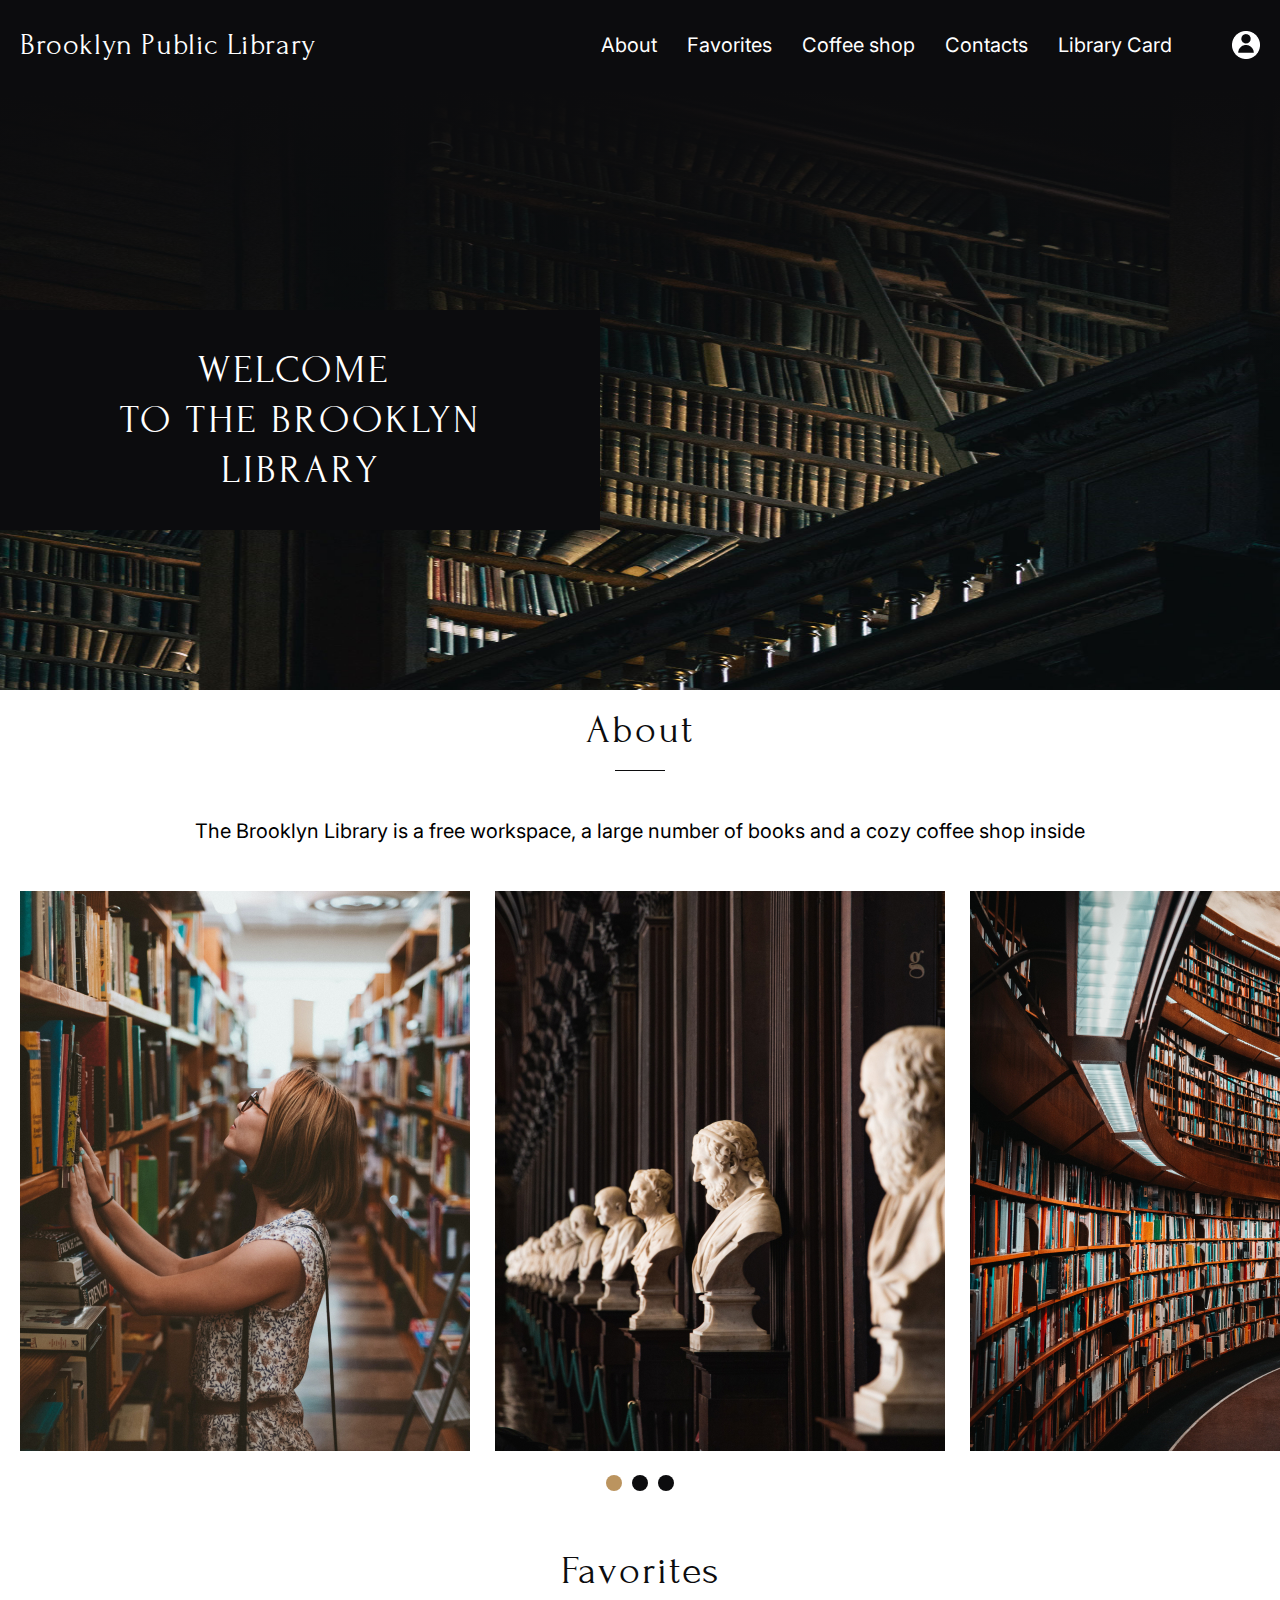
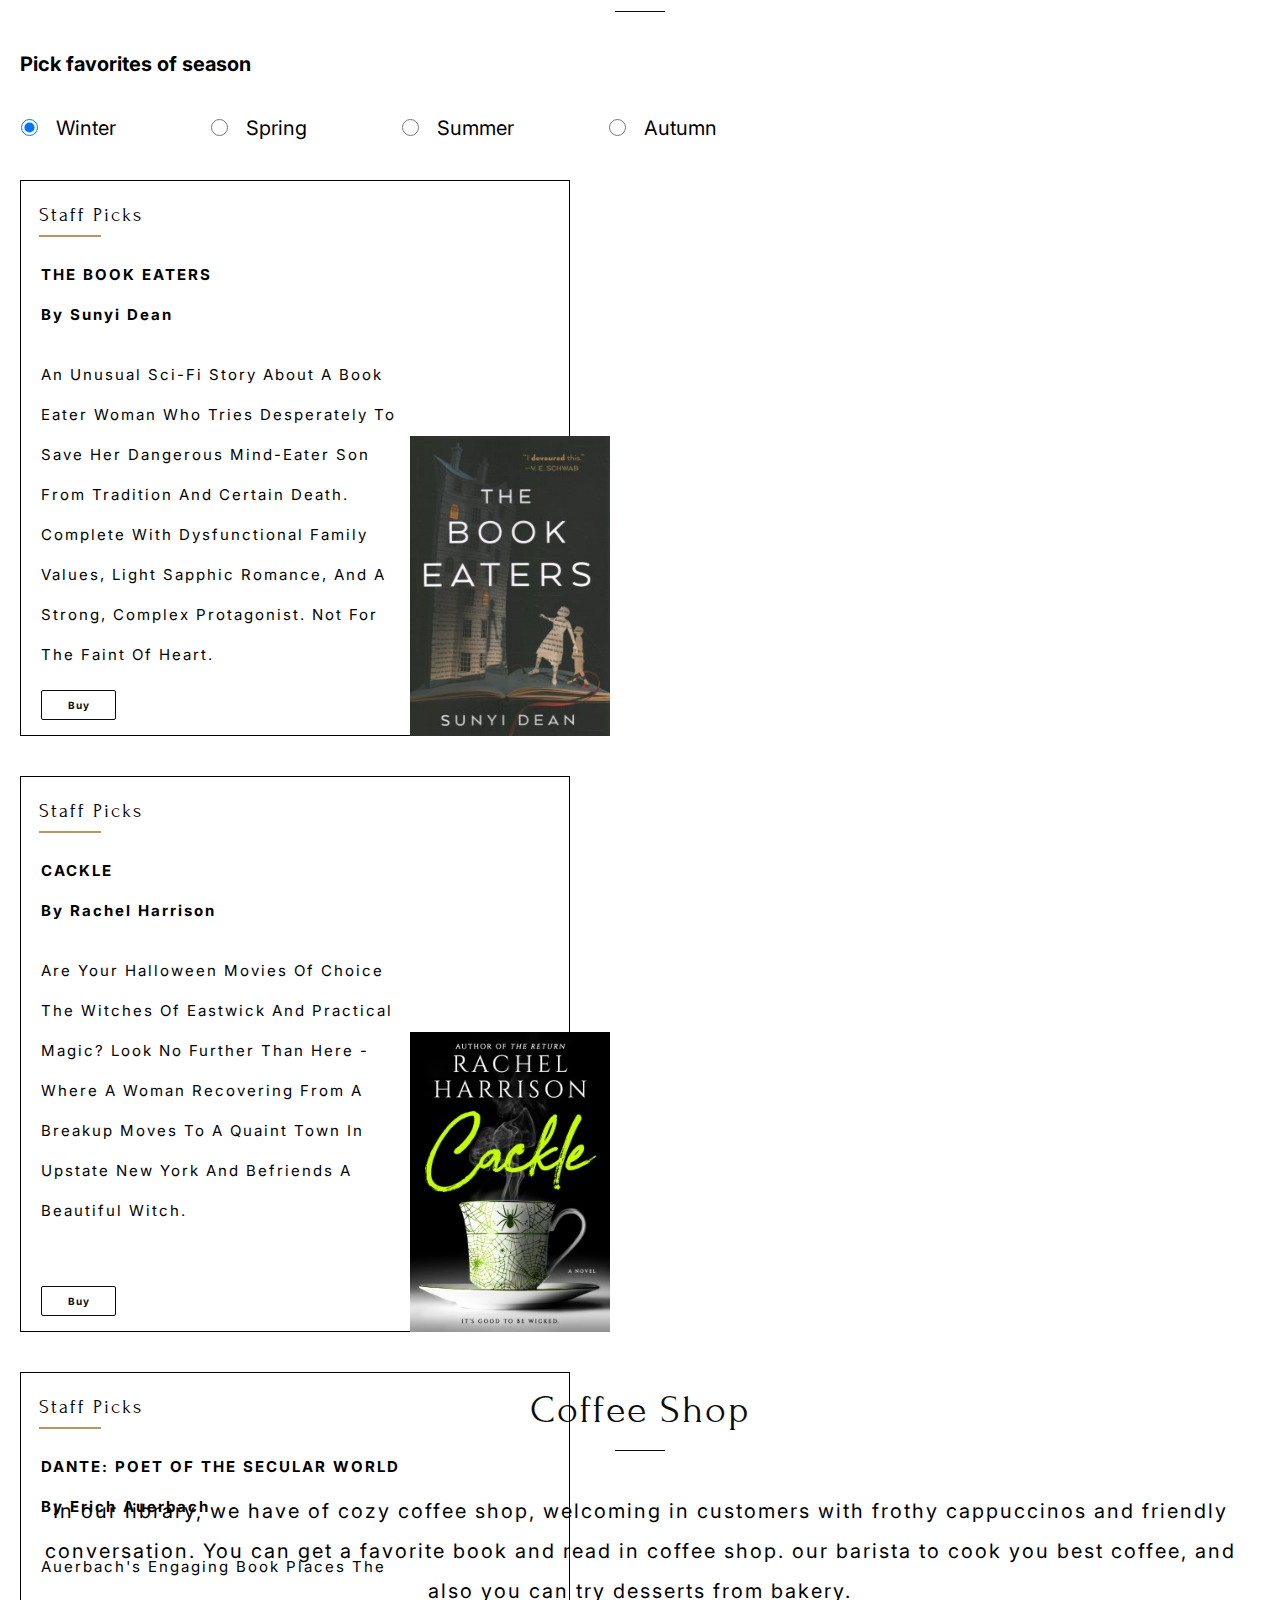
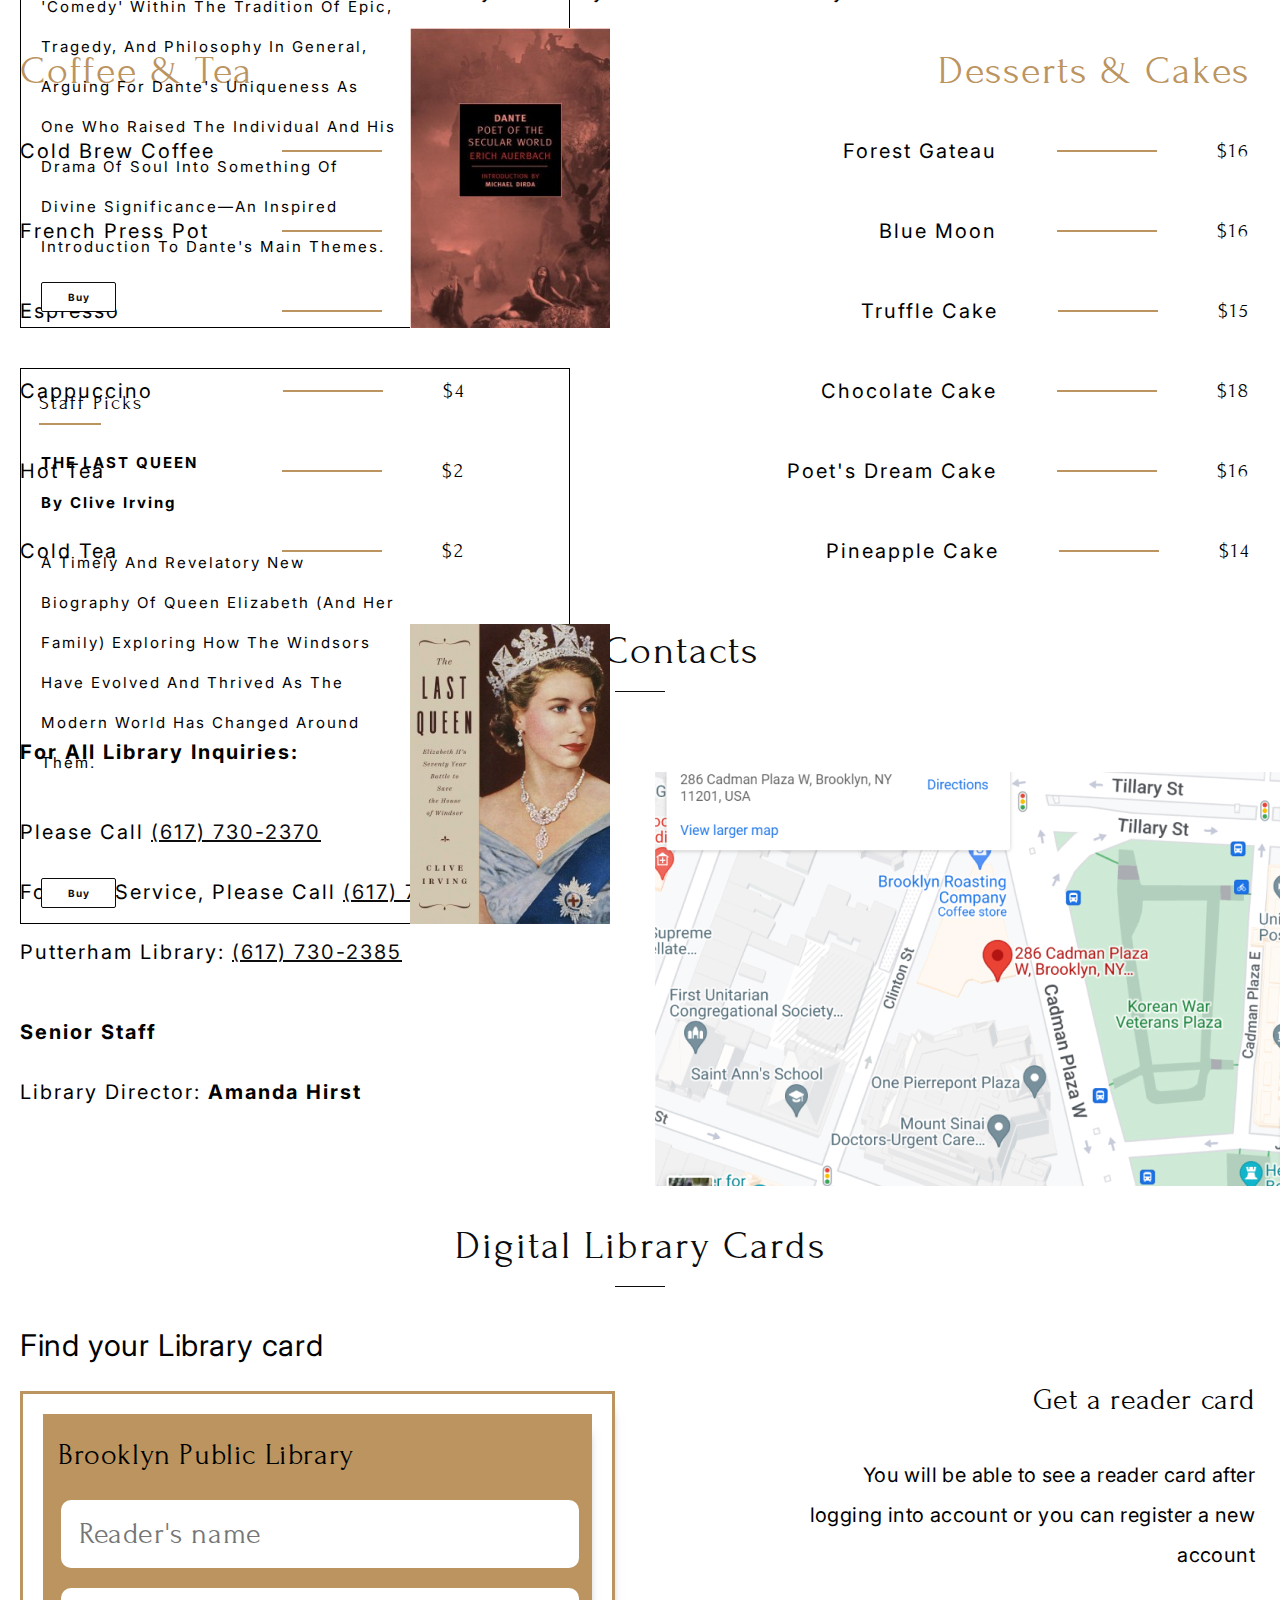
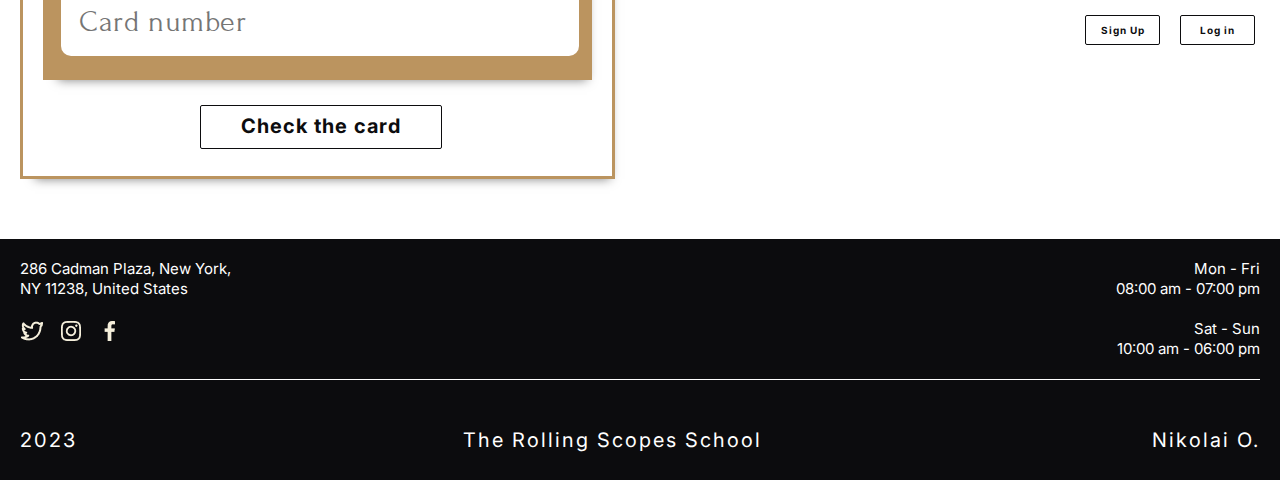
==== library-part2/index.html @ 3be0a883 "feat: add logout function" ====
<!DOCTYPE html>
<html lang="ru">

  <head>
    <meta charset="utf-8">
    <meta http-equiv="X-UA-Compatible" content="IE=edge">
    <meta name="viewport" content="width=device-width, initial-scale=1">
    <link rel="preconnect" href="https://fonts.googleapis.com">
    <link rel="preconnect" href="https://fonts.gstatic.com" crossorigin>
    <link rel="stylesheet" href="https://fonts.googleapis.com/css2?family=Forum&display=swap">
    <link rel="stylesheet" href="https://fonts.googleapis.com/css2?family=Inter:wght@400;700&display=swap">
    <link rel="stylesheet" href="./styles/styles.css">
    <link rel="icon" href="favicon.ico">
    <title>Brooklyn Public Library</title>
  </head>

  <body onload="menu_showhide('hamburger','mobile-menu'); menu_showhide('user','user-menu'); carousel(); slider();">
    <div class="container">

      <!-- modal windows -->
      <div class="modal-wrapper">

        <!-- login -->
        <div class="modal-window modal-login">
          <div class="modal-close-button"><a href="javascript:void(0);" onclick="modal_showhide('login');"><img src="./images/close_btn.svg" width="15" height="15" alt="Close"></a></div>
          <div class="logon-container">
            <div class="logon-title">Login</div>
            <form class="logon-form" name="login_form" action="#">
              <div class="logon-input-text">E-mail or readers card</div>
              <input class="logon-input" type="text" name="login_mail" id="login_mail">
              <div class="logon-input-text">Password</div>
              <input class="logon-input" type="password" name="login_password" id="login_password">
              <button class="logon-button login-input-button" type="button" onclick="form_check('login')">Log In</button>
              <div class="logon-alternate-text">Don't have an account?
                <a class="logon-alternate-link" href="javascript:void(0);" onclick="modal_switch('login','register');">Register</a>
              </div>
            </form>
          </div>
        </div>

        <!-- register -->
        <div class="modal-window modal-register">
          <div class="modal-close-button"><a href="javascript:void(0);" onclick="modal_showhide('login');"><img src="./images/close_btn.svg" width="15" height="15" alt="Close"></a></div>
          <div class="logon-container">
            <div class="logon-title">Register</div>
            <form class="logon-form" name="register_form" action="#">
              <div class="logon-input-text">First name</div>
              <input class="logon-input" type="text" name="register_first_name" id="register_first_name">
              <div class="logon-input-text">Last name</div>
              <input class="logon-input" type="text" name="register_last_name" id="register_last_name">
              <div class="logon-input-text register-input-text">E-mail</div>
              <input class="logon-input" type="text" name="register_mail" id="register_mail">
              <div class="logon-input-text">Password</div>
              <input class="logon-input" type="password" name="register_password" id="register_password">
              <button class="logon-button register-input-button" type="button" onclick="form_check('register')">Sign Up</button>
              <div class="logon-alternate-text">Already have an account?
                <a class="logon-alternate-link" href="javascript:void(0);" onclick="modal_switch('register','login');">Login</a>
              </div>
            </form>
          </div>
        </div>

        <!-- buy a card -->
        <div class="modal-window modal-buy">
          <div class="buy-title-container">
            <div class="buy-title-text">Buy a library card</div>
            <div class="buy-close-button"><a href="#" onclick="modal_showhide('buy');"><img src="./images/close_btn_white.svg" width="15" height="15" alt="Close"></a></div>
          </div>
          <div class="buy-container">
            <div class="buy-left-side">
              <form class="logon-form" name="card_form" action="#">
                <div class="logon-input-text">Bank card number</div>
                <input class="logon-input" type="text" name="card_number" id="card_number" maxlength="19" size="19">
                <div class="logon-input-text buy-text-exp">Expiration code</div>
                <div class="buy-exp-container">
                  <input class="buy-exp-input" type="text" name="card_mon" id="card_mon" maxlength="2" size="2">
                  <input class="buy-exp-input" type="text" name="card_year" id="card_year" maxlength="2" size="2">
                </div>
                <div class="logon-input-text buy-text-cvc">CVC</div>
                <input class="buy-exp-input" type="text" name="card_cvc" id="card_cvc" maxlength="3" size="3">
                <div class="logon-input-text buy-holder-input">Cardholder name</div>
                <input class="logon-input" type="text" name="card_holder" id="card_holder">
                <div class="logon-input-text">Postal code</div>
                <input class="logon-input" type="text" name="card_postal" id="card_postal">
                <div class="logon-input-text buy-text-city">City / Town</div>
                <input class="logon-input" type="text" name="card_city" id="card_city">
                <div class="buy-price-container">
                  <div><button class="logon-button" type="button" onclick="form_check('card')">Buy</button></div>
                  <div class="buy-price">$ 25.00</div>
                </div>
              </form>
            </div>
            <div class="buy-right-side">
              <div class="buy-text">If you are live, work, attend school, or pay property taxes in New York State, you can get a $25 digital library card right now using this online form. Visitors to New York State can also use this form to apply for a temporary card.
              </div>
            </div>
          </div>
        </div>

        <!-- profile -->
        <div class="modal-window modal-profile">
          <div class="profile-container">
            <div class="profile-left-side">
              <div class="profile-initials"><span id="data_initials_profile"></span></div>
              <div class="profile-name"><span id="data_name_profile"></span></div>
            </div>
            <div class="profile-right-side">
              <div class="profile-close-button"><a href="javascript:void(0);" onclick="modal_showhide('profile');"><img src="./images/close_btn.svg" width="15" height="15" alt="Close"></a></div>
              <div class="profile-title">My profile</div>
              <div class="profile-statistics-table">
                <div class="statistics-column statistics-column-visits">
                  <div class="statistics-parameter">visits</div>
                  <div class="statistics-icon"><img src="./images/stat_union.svg" width="20" height="21" alt="Visits"></div>
                  <div class="statistics-count"><span id="data_visits_profile"></span></div>
                </div>
                <div class="statistics-column statistics-column-bonuses">
                  <div class="statistics-parameter">bonuses</div>
                  <div class="statistics-icon"><img src="./images/stat_star.svg" width="20" height="21" alt="Bonuses"></div>
                  <div class="statistics-count"><span id="data_bonuses_profile"></span></div>
                </div>
                <div class="statistics-column statistics-column-books">
                  <div class="statistics-parameter">Books</div>
                  <div class="statistics-icon"><img src="./images/stat_book.svg" width="20" height="21" alt="Books"></div>
                  <div class="statistics-count"><span id="data_books_profile"></span></div>
                </div>
              </div>
              <div class="profile-books-title">Rented books</div>
              <!--<div class="profile-books-container">-->
                <ul class="profile-books-container" id="data_titles_profile">
                </ul>
              <!--</div>-->
              <div class="profile-card">
                <div class="profile-card-text">Card number</div>
                <div class="profile-card-number"><span id="data_cardnumber_profile"></span></div>
                <div class="profile-card-copy"><a href="#" onclick="cardnumber_copy();"><img src="./images/stat_copy.svg" width="13" height="12" alt="Copy"></a><span class="cardnumber_copy" id="cardnumber_copied"><span></div>
              </div>
            </div>
          </div>
        </div>

      </div>

      <header class="header">
        <div class="header-left">
          <h1>Brooklyn Public Library</h1>
        </div>
        <div class="header-right">
          <nav class="nav">
            <ul>
              <li><a class="menu" href="#about">About</a></li>
              <li><a class="menu" href="#favorites">Favorites</a></li>
              <li><a class="menu" href="#coffee-shop">Coffee shop</a></li>
              <li><a class="menu" href="#contacts">Contacts</a></li>
              <li><a class="menu" href="#library-card">Library Card</a></li>
            </ul>
          </nav>

          <!-- user menu -->
          <div id="user-menu-noauth" class="user-menu">
            <div class="user-container">
              <div class="user-menu-header">Profile</div>
              <div class="user-menu-line"></div>
              <ul class="user-menu-links">
                <li><a class="user-link" href="javascript:void(0);" onclick="modal_showhide('login');">Log In</a></li>
                <li><a class="user-link" href="javascript:void(0);" onclick="modal_showhide('register');">Register</a></li>
                <li><a class="user-link" href="javascript:void(0);" onclick="modal_showhide('buy');">Buy card</a></li>
                <li><a class="user-link" href="javascript:void(0);" onclick="modal_showhide('profile');">Profile</a></li>
                <li><a class="user-link" href="javascript:void(0);" onclick="logout();">Logout</a></li>
              </ul>
            </div>
          </div>

          <!-- user menu with auth -->
          <div id="user-menu-auth" class="user-menu hidden-area">
            <div class="user-container">
              <div class="user-menu-header"><span id="data_cardnumber_menu"></span></div>
              <div class="user-menu-line"></div>
              <ul class="user-menu-links">
                <li><a class="user-link" href="javascript:void(0);" onclick="modal_showhide('profile');">My profile</a></li>
                <li><a class="user-link" href="javascript:void(0);" onclick="logout();">Log Out</a></li>
              </ul>
            </div>
          </div>

          <!-- hamburger menu -->
          <div id="mobile-menu" class="mobile-menu">
              <div class="mobile-links-wrapper">
              <div class="mobile-link"><a class="menu" href="#about">About</a></div>
              <div class="mobile-link"><a class="menu" href="#favorites">Favorites</a></div>
              <div class="mobile-link"><a class="menu" href="#coffee-shop">Coffee shop</a></div>
              <div class="mobile-link"><a class="menu" href="#contacts">Contacts</a></div>
              <div class="mobile-link"><a class="menu" href="#library-card">Library Card</a></div>
            </div>
          </div>

          <!-- menu-icons -->
          <!--<a href="#"><svg class="pictogram"><use xlink:href="#pic-user"/></svg></a>-->
          <!--<div class="user"><a href="#" onclick="menu_hide('mobile-menu');" id="data_initials_title"><span class="user-initials pic-user" id="data_initials_menu"></span><img id="user-pic-noauth" class="pic-user" src="./images/pic-user.png" width="28" height="28" alt="User login"></a></div>-->
          <div class="user">
            <a class="user-link" href="javascript:void(0);" onclick="menu_hide('mobile-menu');" id="data_initials_title">
              <div class="pic-user pic-user-auth hidden-area" id="data_initials_menu"></div>
              <div class="pic-user pic-user-noauth" id="pic-user-noauth"></div>
            </a>
          </div>
          <div class="hamburger"><a href="javascript:void(0);" onclick="menu_hide('user-menu');"><img class="pic-hamburger" src="./images/pic-burger.png" width="45" height="34" alt="Hamburger menu"></a></div>
        </div>

      </header>

      <main class="main" onclick="menu_hide('mobile-menu');menu_hide('user-menu');">

        <section class="section-welcome">
          <div class="welcome-overlay"></div>
          <div class="welcome-block">
            <h2 class="welcome-text">Welcome&nbsp;<br>to the Brooklyn Library</h2>
          </div>
        </section>

<!-- Section About -->

        <section class="section-about">
          <h2 class="title"><a id="about"></a>About</h2>
          <div class="title-line"></div>
          <div class="about-text">The Brooklyn Library is a free workspace, a large number of books and a cozy coffee shop inside</div>
          <div class="about-images">
            <div class="about-carretes about-carret-left"><img src="./images/carret_left.svg" width="24" height="24" alt="Previous slide"></div>
            <div class="carousel about-images">
              <div class="carousel-slide slide1"><img src="./images/slider_image_01.jpg" width="450" height="560" alt="image 1"></div>
              <div class="carousel-slide slide2"><img src="./images/slider_image_02.jpg" width="450" height="560" alt="image 2"></div>
              <div class="carousel-slide slide3"><img src="./images/slider_image_03.jpg" width="450" height="560" alt="image 3"></div>
              <div class="carousel-slide slide4"><img src="./images/slider_image_04.jpg" width="450" height="560" alt="image 4"></div>
              <div class="carousel-slide slide5"><img src="./images/slider_image_05.jpg" width="450" height="560" alt="image 5"></div>
            </div>
            <div class="about-carretes about-carret-right"><img src="./images/carret_right.svg" width="24" height="24" alt="Nexr slide"></div>
          </div>
          <div class="pagination">
            <div class="pagination-item-wrapper pag-item1">
              <div class="pagination-item pagination-item-active"></div>
            </div>
            <div class="pagination-item-wrapper pag-item2">
              <div class="pagination-item"></div>
            </div>
            <div class="pagination-item-wrapper pag-item3">
              <div class="pagination-item"></div>
            </div>
            <div class="pagination-item-wrapper pag-item4">
              <div class="pagination-item"></div>
            </div>
            <div class="pagination-item-wrapper pag-item5">
              <div class="pagination-item"></div>
            </div>
          </div>
        </section>

<!-- Section Favorites -->

        <section class="section-favorites">
          <h2 class="title"><a id="favorites"></a>Favorites</h2>
          <div class="title-line"></div>
          <form name="favorites_form" action="#">
            <div class="favorites-text">Pick favorites of season</div>
            <div class="favorites-seasons">
              <label class="season-wrapper" for="winter">
                <input class="season-radio" type="radio" name="season" id="winter" value="winter" onclick="slider('winter')" checked>
                <span class="season-label">Winter</span>
              </label>
              <label class="season-wrapper" for="spring">
                <input class="season-radio" type="radio" name="season" id="spring" value="spring" onclick="slider('spring')">
                <span class="season-label">Spring</span>
              </label>
              <label class="season-wrapper" for="summer">
                <input class="season-radio" type="radio" name="season" id="summer" value="summer" onclick="slider('summer')">
                <span class="season-label">Summer</span>
              </label>
              <label class="season-wrapper" for="autumn">
                <input class="season-radio" type="radio" name="season" id="autumn" value="autumn" onclick="slider('autumn')">
                <span class="season-label">Autumn</span>
              </label>
            </div>

            <div class="favorites-container">

              <div class="favorites-books slider-books-winter">
                <div class="book-wrapper">
                  <div class="book-staff">Staff Picks</div>
                  <div class="book-line"></div>
                  <div class="book-name">The Book Eaters</div>
                  <div class="book-autor">By Sunyi Dean</div>
                  <p class="book-summary">An unusual sci-fi story about a book eater woman who tries desperately to save her dangerous mind-eater son from tradition and certain death. Complete with dysfunctional family values, light Sapphic romance, and a strong, complex protagonist. Not for the faint of heart.</p>
                  <img class="book-image" src="./images/book_winter_empty.jpg" width="200" height="300" alt="The Book Eaters - Sunyi Dean">
                  <button class="book-button book-id-1" type="button" onclick="buy_book('1');">Buy</button>
                </div>
                <div class="book-wrapper">
                  <div class="book-staff">Staff Picks</div>
                  <div class="book-line"></div>
                  <div class="book-name">Cackle</div>
                  <div class="book-autor">By Rachel Harrison</div>
                  <p class="book-summary">Are your Halloween movies of choice The Witches of Eastwick and Practical Magic? Look no further than here - where a woman recovering from a breakup moves to a quaint town in upstate New York and befriends a beautiful witch.</p>
                  <img class="book-image" src="./images/book_winter_harrison.jpg" width="200" height="300" alt="Cackle - Rachel Harrison">
                  <button class="book-button book-id-2" type="button" onclick="buy_book('2');">Buy</button>
                </div>
                <div class="book-wrapper">
                  <div class="book-staff">Staff Picks</div>
                  <div class="book-line"></div>
                  <div class="book-name">Dante: Poet of the Secular World</div>
                  <div class="book-autor">By Erich Auerbach</div>
                  <p class="book-summary">Auerbach's engaging book places the 'Comedy' within the tradition of epic, tragedy, and philosophy in general, arguing for Dante's uniqueness as one who raised the individual and his drama of soul into something of divine significance—an inspired introduction to Dante's main themes.</p>
                  <img class="book-image" src="./images/book_winter_dante.jpg" width="200" height="300" alt="Dante: Poet of the Secular World - Erich Auerbach">
                  <button class="book-button book-id-3" type="button" onclick="buy_book('3');">Buy</button>
                </div>
                <div class="book-wrapper">
                  <div class="book-staff">Staff Picks</div>
                  <div class="book-line"></div>
                  <div class="book-name">The Last Queen</div>
                  <div class="book-autor">By Clive Irving</div>
                  <p class="book-summary">A timely and revelatory new biography of Queen Elizabeth (and her family) exploring how the Windsors have evolved and thrived as the modern world has changed around them.</p>
                  <img class="book-image" src="./images/book_winter_queen.jpg" width="200" height="300" alt="The Last Queen - Clive Irving">
                  <button class="book-button book-id-4" type="button" onclick="buy_book('4');">Buy</button>
                </div>
              </div>

              <div class="favorites-books slider-books-spring">
                <div class="book-wrapper">
                  <div class="book-staff">Staff Picks</div>
                  <div class="book-line"></div>
                  <div class="book-name">The Body</div>
                  <div class="book-autor">By Stephen King</div>
                  <p class="book-summary">Powerful novel that takes you back to a nostalgic time, exploring both the beauty and danger and loss of innocence that is youth.</p>
                  <img class="book-image" src="./images/book_spring_king.jpg" width="200" height="300" alt="The Body - Stephen King">
                  <button class="book-button book-id-5" type="button" onclick="buy_book('5');">Buy</button>
                </div>
                <div class="book-wrapper">
                  <div class="book-staff">Staff Picks</div>
                  <div class="book-line"></div>
                  <div class="book-name">Carry: A Memoir of Survival on Stolen Land</div>
                  <div class="book-autor">By Toni Jenson</div>
                  <p class="book-summary">This memoir about the author's relationship with gun violence feels both expansive and intimate, resulting in a lyrical indictment of the way things are.</p>
                  <img class="book-image" src="./images/book_spring_carry.jpg" width="200" height="300" alt="Carry: A Memoir of Survival on Stolen Land - Toni Jenson">
                  <button class="book-button book-id-6" type="button" onclick="buy_book('6');">Buy</button>
                </div>
                <div class="book-wrapper">
                  <div class="book-staff">Staff Picks</div>
                  <div class="book-line"></div>
                  <div class="book-name">Days of Distraction</div>
                  <div class="book-autor">By Alexandra Chang</div>
                  <p class="book-summary">A sardonic view of Silicon Valley culture, a meditation on race, and a journal of displacement and belonging, all in one form-defying package of spare prose.</p>
                  <img class="book-image" src="./images/book_spring_chang.jpg" width="200" height="300" alt="Days of Distraction - Alexandra Chang">
                  <button class="book-button book-id-7" type="button" onclick="buy_book('7');">Buy</button>
                </div>
                <div class="book-wrapper">
                  <div class="book-staff">Staff Picks</div>
                  <div class="book-line"></div>
                  <div class="book-name">Dominicana</div>
                  <div class="book-autor">By Angie Cruz</div>
                  <p class="book-summary">A fascinating story of a teenage girl who marries a man twice her age with the promise to bring her to America. Her marriage is an opportunity for her family to eventually immigrate. For fans of Isabel Allende and Julia Alvarez.</p>
                  <img class="book-image" src="./images/book_spring_cruz.jpg" width="200" height="300" alt="Dominicana - Angie Cruz">
                  <button class="book-button book-id-8" type="button" onclick="buy_book('8');">Buy</button>
                </div>
              </div>

              <div class="favorites-books slider-books-summer">
                <div class="book-wrapper">
                  <div class="book-staff">Staff Picks</div>
                  <div class="book-line"></div>
                  <div class="book-name">Crude: A Memoir</div>
                  <div class="book-autor">By Pablo Fajardo & Sophie Tardy-Joubert</div>
                  <p class="book-summary">Drawing and color by Damien Roudeau | This book illustrates the struggles of a group of indigenous Ecuadoreans as they try to sue the ChevronTexaco company for damage their oil fields did to the Amazon and her people</p>
                  <img class="book-image" src="./images/book_summer_memuar.jpg" width="200" height="300" alt="Crude: A Memoir - Pablo Fajardo & Sophie Tardy-Joubert">
                  <button class="book-button book-id-9" type="button" onclick="buy_book('9');">Buy</button>
                </div>
                <div class="book-wrapper">
                  <div class="book-staff">Staff Picks</div>
                  <div class="book-line"></div>
                  <div class="book-name">Let My People Go Surfing</div>
                  <div class="book-autor">By Yvon Chouinard</div>
                  <p class="book-summary">Chouinard—climber, businessman, environmentalist—shares tales of courage and persistence from his experience of founding and leading Patagonia, Inc. Full title: Let My People Go Surfing: The Education of a Reluctant Businessman, Including 10 More Years of Business Unusual.</p>
                  <img class="book-image" src="./images/book_summer_chouinard.jpg" width="200" height="300" alt="Let My People Go Surfing - Yvon Chouinard">
                  <button class="book-button book-id-10" type="button" onclick="buy_book('10');">Buy</button>
                </div>
                <div class="book-wrapper">
                  <div class="book-staff">Staff Picks</div>
                  <div class="book-line"></div>
                  <div class="book-name">The Octopus Museum: Poems</div>
                  <div class="book-autor">By Brenda Shaughnessy</div>
                  <p class="book-summary">This collection of bold and scathingly beautiful feminist poems imagines what comes after our current age of environmental destruction, racism, sexism, and divisive politics.</p>
                  <img class="book-image" src="./images/book_summer_poems.jpg" width="200" height="300" alt="The Octopus Museum: Poems - Brenda Shaughnessy">
                  <button class="book-button book-id-11" type="button" onclick="buy_book('11');">Buy</button>
                </div>
                <div class="book-wrapper">
                  <div class="book-staff">Staff Picks</div>
                  <div class="book-line"></div>
                  <div class="book-name">Shark Dialogues: A Novel</div>
                  <div class="book-autor">By Kiana Davenport</div>
                  <p class="book-summary">An epic saga of seven generations of one family encompasses the tumultuous history of Hawaii as a Hawaiian woman gathers her four granddaughters together in an erotic tale of villains and dreamers, queens and revolutionaries, lepers and healers.</p>
                  <img class="book-image" src="./images/book_summer_kiana.jpg" width="200" height="300" alt="Shark Dialogues: A Novel - Kiana Davenport">
                  <button class="book-button book-id-12" type="button" onclick="buy_book('12');">Buy</button>
                </div>
              </div>

              <div class="favorites-books slider-books-autumn">
                <div class="book-wrapper">
                  <div class="book-staff">Staff Picks</div>
                  <div class="book-line"></div>
                  <div class="book-name">Casual Conversation</div>
                  <div class="book-autor">By Renia White</div>
                  <p class="book-summary">White's impressive debut collection takes readers through and beyond the concepts of conversation and the casual - both what we say to each other and what we don't, examining the possibilities around how we construct and communicate identity.</p>
                  <img class="book-image" src="./images/book_autumn_white.jpg" width="200" height="300" alt="Casual Conversation - Renia White">
                  <button class="book-button book-id-13" type="button" onclick="buy_book('13');">Buy</button>
                </div>
                <div class="book-wrapper">
                  <div class="book-staff">Staff Picks</div>
                  <div class="book-line"></div>
                  <div class="book-name">The Great Fire</div>
                  <div class="book-autor">By Lou Ureneck</div>
                  <p class="book-summary">The harrowing story of an ordinary American and a principled Naval officer who, horrified by the burning of Smyrna, led an extraordinary rescue effort that saved a quarter of a million refugees from the Armenian Genocide.</p>
                  <img class="book-image" src="./images/book_autumn_ureneck.jpg" width="200" height="300" alt="The Great Fire - Lou Ureneck">
                  <button class="book-button book-id-14" type="button" onclick="buy_book('14');">Buy</button>
                </div>
                <div class="book-wrapper">
                  <div class="book-staff">Staff Picks</div>
                  <div class="book-line"></div>
                  <div class="book-name">Rickey: The Life and Legend</div>
                  <div class="book-autor">By Howard Bryant</div>
                  <p class="book-summary">With the fall rolling around, one can't help but think of baseball's postseason coming up! And what better way to prepare for it than reading the biography of one of the game's all-time greatest performers, the Man of Steal, Rickey Henderson?</p>
                  <img class="book-image" src="./images/book_autumn_rickey.jpg" width="200" height="300" alt="Rickey: The Life and Legend - Howard Bryant">
                  <button class="book-button book-id-15" type="button" onclick="buy_book('15');">Buy</button>
                </div>
                <div class="book-wrapper">
                  <div class="book-staff">Staff Picks</div>
                  <div class="book-line"></div>
                  <div class="book-name">Slug: And Other Stories</div>
                  <div class="book-autor">By Megan Milks</div>
                  <p class="book-summary">Exes Tegan and Sara find themselves chained together by hairballs of codependency. A father and child experience the shared trauma of giving birth to gods from their wounds.</p>
                  <img class="book-image" src="./images/book_autumn_slug.jpg" width="200" height="300" alt="Slug: And Other Stories - Megan Milks">
                  <button class="book-button book-id-16" type="button" onclick="buy_book('16');">Buy</button>
                </div>
              </div>
            </div>

          </form>
        </section>

<!-- Section Coffee Shop -->

        <section class="section-coffee-shop">
          <h2 class="title"><a id="coffee-shop"></a>Coffee Shop</h2>
          <div class="title-line"></div>
          <div class="coffee-shop-text">In our library, we have of cozy coffee shop, welcoming in customers with frothy cappuccinos and friendly conversation. You can get a favorite book and read in coffee shop. our barista to cook you best coffee, and also you can try desserts from bakery.
          </div>
          <div class="coffee-menu-wrapper">
            <div class="coffee-menu-column-left">
              <div class="coffee-menu-drikns">Coffee & Tea</div>
              <ul class="coffee-menu-item">
                <li class="menu-item-name">Cold Brew Coffee</li>
                <li class="menu-item-line"></li>
                <li class="menu-item-price">$3</li>
                </ul>
              <ul class="coffee-menu-item">
                <li class="menu-item-name">French Press Pot</li>
                <li class="menu-item-line"></li>
                <li class="menu-item-price">$5</li>
              </ul>
              <ul class="coffee-menu-item">
                <li class="menu-item-name">Espresso</li>
                <li class="menu-item-line"></li>
                <li class="menu-item-price">$2</li>
              </ul>
              <ul class="coffee-menu-item">
                <li class="menu-item-name">Cappuccino</li>
                <li class="menu-item-line"></li>
                <li class="menu-item-price">$4</li>
              </ul>
              <ul class="coffee-menu-item">
                <li class="menu-item-name">Hot tea</li>
                <li class="menu-item-line"></li>
                <li class="menu-item-price">$2</li>
              </ul>
              <ul class="coffee-menu-item">
                <li class="menu-item-name">Cold tea</li>
                <li class="menu-item-line"></li>
                <li class="menu-item-price">$2</li>
              </ul>
            </div>
            <div class="coffee-menu-column-right">
              <div class="coffee-menu-cakes">Desserts & Cakes</div>
              <ul class="coffee-menu-item">
                <li class="menu-item-name">Forest Gateau</li>
                <li class="menu-item-line"></li>
                <li class="menu-item-price">$16</li>
              </ul>
              <ul class="coffee-menu-item">
                <li class="menu-item-name">Blue Moon</li>
                <li class="menu-item-line"></li>
                <li class="menu-item-price">$16</li>
              </ul>
              <ul class="coffee-menu-item">
                <li class="menu-item-name">Truffle Cake</li>
                <li class="menu-item-line"></li>
                <li class="menu-item-price">$15</li>
              </ul>
              <ul class="coffee-menu-item">
                <li class="menu-item-name">Chocolate Cake</li>
                <li class="menu-item-line"></li>
                <li class="menu-item-price">$18</li>
              </ul>
              <ul class="coffee-menu-item">
                <li class="menu-item-name">Poet's Dream Cake</li>
                <li class="menu-item-line"></li>
                <li class="menu-item-price">$16</li>
              </ul>
              <ul class="coffee-menu-item">
                <li class="menu-item-name">Pineapple Cake</li>
                <li class="menu-item-line"></li>
                <li class="menu-item-price">$14</li>
              </ul>
            </div>
          </div>
        </section>

<!-- Section Our Contacts -->

        <section class="section-our-contacts">
          <h2 class="title"><a id="contacts"></a>Our Contacts</h2>
          <div class="title-line"></div>
          <div class="contacts-wrapper">
            <div class="contacts-address">
              <div class="contacts-text contacts-text-header1">For all Library inquiries:</div>
              <div class="contacts-text">Please call <a href="tel:(617)730-2370">(617) 730-2370</a></div>
              <div class="contacts-text">For TTY service, please call <a href="tel:(617)730-2370">(617) 730-2370</a></div>
              <div class="contacts-text">Putterham Library: <a href="tel:(617)730-2385">(617) 730-2385</a></div>
              <div class="contacts-text contacts-text-header2">Senior Staff</div>
              <div class="contacts-text">Library Director: <span class="bold">Amanda Hirst</span></div>
            </div>
            <div class="contacts-map"><img src="./images/contacts.jpg" width="696" height="414" alt="map"></div>
          </div>
        </section>

<!-- Section Library Card -->

        <section class="section-library-card">
          <h2 class="title"><a id="library-card"></a>Digital Library Cards</h2>
          <div class="title-line"></div>
          <form name="reader_form" action="#">
            <div class="find-form-header">Find your Library card</div>
            <div class="card-wrapper">
              <div class="card-find-form">
                <div class="find-form-wrapper box-shadow">
                  <div class="find-form-block box-shadow">
                    <div class="find-form-text">Brooklyn Public Library</div>
                    <input class="find-form-input" type="text" name="reader_name" id="data_name_dlc" placeholder="Reader's name">
                    <input class="find-form-input" type="text" name="reader_card" id="data_cardnumber_dlc" placeholder="Card number">
                  </div>
                  <div class="find-form-submit-wrapper" id="library-card-left-noauth">
                    <button class="find-form-button" type="button" id="find-form">Check the card</button>
                  </div>
                  <div class="find-form-statistics-container hidden-area" id="library-card-left-auth">
                      <div class="find-form-statistics-column find-form-statistics-column-visits">
                        <div class="find-form-statistics-parameter">visits</div>
                        <div class="find-form-statistics-icon"><img src="./images/stat_union.svg" width="20" height="21" alt="Visits"></div>
                        <div class="find-form-statistics-count"><span id="data_visits_dlc"></span></div>
                      </div>
                      <div class="find-form-statistics-column find-form-statistics-column-bonuses">
                        <div class="find-form-statistics-parameter">bonuses</div>
                        <div class="find-form-statistics-icon"><img src="./images/stat_star.svg" width="20" height="21" alt="Bonuses"></div>
                        <div class="find-form-statistics-count"><span id="data_bonuses_dlc"></span></div>
                      </div>
                      <div class="find-form-statistics-column statistics-column-books">
                        <div class="find-form-statistics-parameter">Books</div>
                        <div class="find-form-statistics-icon"><img src="./images/stat_book.svg" width="20" height="21" alt="Books"></div>
                        <div class="find-form-statistics-count"><span id="data_books_dlc"></span></div>
                      </div>
                  </div>
                </div>
              </div>
              <div class="card-login-form" id="library-card-right-noauth">
                <div class="login-form-header">Get a reader card</div>
                <div class="login-form-text">You will be able to see a reader card after logging into account or you can register a new account</div>
                <div class="login-form-wrapper">
                  <div class="login-form-submit-wrapper">
                    <button class="login-form-button" type="button" onclick="modal_showhide('register');">Sign Up</button>
                    <button class="login-form-button" type="button" onclick="modal_showhide('login');">Log in</button>
                  </div>
                </div>
              </div>
              <div class="card-login-form hidden-area" id="library-card-right-auth">
                <div class="login-form-header">Visit your profile</div>
                <div class="login-form-text">With a digital library card you get free access to the Library's wide array of digital resources including e-books, databases, educational resources, and more.</div>
                <div class="login-form-wrapper">
                  <div class="login-form-submit-wrapper">
                    <button class="login-form-button" type="button" onclick="modal_showhide('profile');">Profile</button>
                  </div>
                </div>
              </div>
            </div>
          </form>
        </section>

      </main>

<!-- Section Footer -->

      <footer class="footer">
        <div class="footer-container">
          <div class="footer-address"><a href="https://goo.gl/maps/SgcJZs42KR9JcWGQ7" class="footer-link">286 Cadman Plaza, New York, NY 11238, United States</a></div>
          <div class="footer-opening">Mon - Fri <br>08:00 am - 07:00 pm</div>
        </div>
        <div class="footer-container">
          <ul class="footer-social">
            <li><a href="https://twitter.com/somebody/"><img src="./images/pic-twitter.png" alt="Twitter"></a></li>
            <li><a href="https://instagram.com/somebody/"><img src="./images/pic-instagram.png" alt="Instagram"></a></li>
            <li><a href="https://facebook.com/somebody/"><img src="./images/pic-facebook.png" alt="Facebook"></a></li>
          </ul>
          <div class="footer-opening">Sat - Sun <br>10:00 am - 06:00 pm</div>
        </div>
        <div class="footer-line"></div>
        <div class="footer-container">
          <div class="footer-year">2023</div>
          <div class="footer-school"><a class="footer-link" href="https://rs.school/js-stage0/">The Rolling Scopes School</a></div>
          <div class="footer-student"><a class="footer-link" href="https://github.com/nikov4">Nikolai O.</a></div>
        </div>

      </footer>

    </div>
    <script src="./scripts/scripts.js"></script>
    <script src="./scripts/index.js"></script>
  </body>
</html>
---- library-part2/styles/styles.css ----
html {
  width: 100%;
  height: 100%;
  scroll-behavior: smooth;
}

body {
  width: 100%;
  height: 100%;
  background: #C2C2C2;
  padding: 0;
  margin: 0;
}

h1 {
  color: white;
  font-size: 30px;
  font-family: Forum;
  font-weight: 400;
  line-height: 50px;
  letter-spacing: 0.60px;
}

p, h2, ul, form {
  padding: 0;
  margin: 0;
}

ul {
  list-style-type: none;
}

ul li {
  display: inline;
}

a {
  color: #0c0c0e;
  text-decoration: underline;
}

a.menu, a.footer-link, a.menu:link, a.menu:active, a.menu:visited {
  color: white;
  text-decoration: none;
}

a.menu:hover {
  color: #bb945f;
  text-decoration: underline;
  cursor: pointer;
}

a.user-link {
  text-decoration: none;
}

.bold {
  font-weight: 700;
}

.small-font {
  font-size: smaller;
}

.box-shadow {
  box-shadow: 5px 10px 10px -10px rgba(0,0,0,0.5);
}

.container {
  width: 100%;
  max-width: 1440px;
  min-height: 100%;
  position: relative;
  margin-left: auto;
  margin-right: auto;
  background: white;
  overflow: hidden;
}

.header {
  max-width: 1440px;
  display: flex;
  flex-direction: row;
  justify-content: space-between;
  align-items: flex-start;
  height: 90px;
  position: relative;
  background-color: #0C0C0E;
}

.header-left {
  display: inline-flex;
  justify-content: left;
  margin-left: 20px;
}

.header-right {
  display: inline-flex;
  justify-content: right;
  margin-top: 20px;
}

.nav {
  height: 50px;
  display: inline-flex;
  justify-content: space-evenly;
  margin-right: 40px;
}

.nav ul {
  display: inline-flex;
  flex-wrap: wrap ;
  flex-direction: row;
  justify-content: space-evenly;
  gap: 30px;
}

.nav li {
  display: inline-flex;
  color: white;
  font-size: 20px;
  font-family: Inter;
  font-weight: 400;
  line-height: 50px;
}

/*svg.pictogram {
	width: 28px;
	height: 28px;
  margin-top: 10px;
  margin-right: 20px;
}*/

.main {
  width: 100%;
  margin-left: auto;
  margin-right: auto;
}

/* Section Welcome */

.section-welcome {
  width: 100%;
  margin-left: auto;
  margin-right: auto;
  display: inline-flex;
  flex-direction: column;
  justify-content: flex-start;
  text-align: flex-start;
  height: 600px;
  position: relative;
  background: url(../images/welcome_big.jpg);
  background-position: center;
  background-size: 100% 100dvb;
  background-repeat: no-repeat;
  /*background: linear-gradient(180deg, #0C0C0E 0%, #0C0C0E 0%, rgba(18.33, 18.33, 21.25, 0.10) 100%), url(../images/welcome.jpg);*/
}

.welcome-overlay {
  max-width: 100%;
  height: 300px;
  background: linear-gradient(180deg, #0C0C0E 0%, #0C0C0E 0%, rgba(18.33, 18.33, 21.25, 0.10) 100%);
}

.welcome-block {
  position: absolute;
  text-align: center;
  max-width: 600px;
  height: 220px;
  padding-top: 220px;
}

.welcome-text {
  padding-left: 40px;
  padding-right: 40px;
  padding-top: 35px;
  padding-bottom: 35px;
  background: #0C0C0E;
  color: white;
  font-size: 40px;
  font-family: Forum;
  font-weight: 400;
  text-transform: uppercase;
  line-height: 50px;
  letter-spacing: 3px;
}

.title {
  text-align: center;
  color: #0C0C0E;
  font-size: 40px;
  font-family: Forum;
  font-weight: 400;
  text-transform: capitalize;
  line-height: 40px;
  letter-spacing: 2px;
}

.title-line {
  text-align: center;
  margin-left: auto;
  margin-right: auto;
  width: 50px;
  height: 1px;
  margin-top: 20px;
  background: #0C0C0E;
  margin-bottom: 40px;
}

/* Section About */

.section-about {
  width: 100%;
  margin-right: auto;
  margin-left: auto;
  padding-top: 20px;
}

.about-text {
  text-align: center;
  color: black;
  font-size: 20px;
  font-family: Inter;
  font-weight: 400;
  line-height: 40px;
  margin-left: 40px;
  margin-right: 40px;
}

.about-images {
  /*width: 1400px;*/
  display: flex;
  flex-direction: row;
  justify-content: flex-start;
  align-items: center;
  margin-top: 20px;
  margin-left: 10px;
  margin-right: 20px;
  gap: 25px;
}

.about-image-item {
  width: 450px;
  height: 560px;
}

.about-carretes {
  display: none;
  position: absolute;
  z-index: 99;
}

.about-carretes:hover {
  color: #bb945f;
  cursor: pointer;
}

.about-carret-left{
  margin-right: 26px;
  margin-top: 48px;
}

.about-carret-right{
  margin-left: 586px;
  margin-top: 48px;
}

.carousel {
  transition-duration: 1s;
  transition-property: all;
  transition-delay: 0.1s;
  transition-timing-function: ease-in-out;
}

/*
.slide1, .slide2, .slide3 {
  display: inline;
}

.slide4, .slide5  {
  display: none;
}
*/

.slide-hide {
  visibility: hidden;
  /*opacity: 0;*/
  transition-delay: 1s;
  transition-timing-function: ease-in-out;
}

.pag-item1, .pag-item2, .pag-item3 {
  display: inline;
}

.pag-item4, .pag-item5 {
  display: none;
}

.pagination {
  display: flex;
  flex-direction: row;
  justify-content: center;
  align-items: center;
  height: 16px;
  margin-top: 20px;
}

.pagination-item {
  width: 16px;
  height: 16px;
  background: #0C0C0E;
  border-radius: 50px;
  margin-top: 5px;
  margin-right: 5px;
  margin-bottom: 5px;
  margin-left: 5px;
}

.pagination-item-wrapper {
  width: 26px;
  height: 26px;
  border-radius: 50px;
  cursor: pointer;
}

.pagination-item-active {
  background: #BB945F;
  cursor: default;
}

/* Section Favorites */

.section-favorites {
  width: 100%;
  height: 1439px;
  margin-left: auto;
  margin-right: auto;
  margin-top: 60px;
}

.favorites-text {
  text-align: left;
  margin-left: 20px;
  color: black;
  font-size: 20px;
  font-family: Inter;
  font-weight: 700;
  margin-top: 40px;
}

.favorites-seasons {
  /*max-width: 50%;*/
  display: flex;
  flex-direction: row;
  justify-content: flex-start;
  flex-wrap: wrap;
  margin-left: 16px;
  margin-top: 40px;
  gap: 75px;
}

.season-label {
  color: black;
  margin-left: 15px;
  margin-right: 15px;
  font-size: 20px;
  font-family: Inter;
  font-weight: 400;
}

.season-wrapper {
  display: inline-flex;
  cursor: pointer;
}

.season-radio {
  width: 17px;
  height: 17px;
  padding-left: 5px;
  padding-right: 5px;
  padding-top: 5px;
  padding-bottom: 5px;
}

.favorites-container {
  position: relative;
}

.favorites-books {
  position: absolute;
  width: 98%;
  height: 555px;
  display: flex;
  flex-direction: row;
  justify-content: space-between safe;
  align-items: center;
  flex-wrap: wrap;
  height: auto;
  margin-left: 0px;
  margin-top: 40px;
  gap: 40px 245px;
  /*transition: opacity 1s;*/
  opacity: 0;
}

.favorites-slide-show {
  opacity: 1;
  animation-name: fadeIn;
  animation-delay: 0s;
  animation-duration: 2s;
  animation-timing-function: linear;
}

@keyframes fadeIn {
  0% { opacity: 0 }
  100% { opacity: 1 }
}

.favorites-slide-hide {
  opacity: 0;
  animation-name: fadeOut;
  animation-delay: 0s;
  animation-duration: 1s;
  animation-timing-function: linear;
}

@keyframes fadeOut {
  0% { opacity: 1 }
  100% { opacity: 0 }
}

.book-wrapper {
  position: relative;
  display: inline-block;
  width: 548px;
  height: 554px;
  border: 0.50px black solid;
  margin-left: 20px;
  margin-top: 0px;
}

.book-image {
  position: absolute;
  bottom: -1px;
  right: -41px;
  width: 200px;
  height: 300px;
}

.book-button {
  position: absolute;
  bottom: 15px;
  left: 20px;
  width: 75px;
  height: 30px;
  border-radius: 2px;
  border: 0.50px #0C0C0E solid;
  text-align: center;
  color: #0C0C0E;
  font-size: 10px;
  font-family: Inter;
  font-weight: 700;
  letter-spacing: 1px;
  background: white;
  z-index: 2;
}

.book-button:hover {
  background: #BB945F;
}

.button-disabled {
  border: 0.50px #BB945F solid;
  color: #BB945F;
}

.button-disabled:hover {
  background: white;
}

.book-staff {
  margin-top: 14px;
  margin-left: 18px;
  color: black;
  font-size: 20px;
  font-family: Forum;
  font-weight: 400;
  text-transform: capitalize;
  line-height: 40px;
  letter-spacing: 2px;
}

.book-line {
  margin-top: 0px;
  margin-left: 18px;
  width: 60px;
  height: 0px;
  border: 0.50px #BB945F solid;
}

.book-name {
  margin-top: 18px;
  margin-left: 20px;
  color: black;
  font-size: 15px;
  font-family: Inter;
  font-weight: 700;
  text-transform: uppercase;
  line-height: 40px;
  letter-spacing: 2px;
}

.book-autor {
  margin-left: 20px;
  color: black;
  font-size: 15px;
  font-family: Inter;
  font-weight: 700;
  text-transform: capitalize;
  line-height: 40px;
  letter-spacing: 2px;
}

.book-summary {
  margin-top: 20px;
  margin-left: 20px;
  width: 355px;
  color: black;
  font-size: 15px;
  font-family: Inter;
  font-weight: 400;
  text-transform: capitalize;
  line-height: 40px;
  letter-spacing: 2px;
}

/* Section Coffee Shop */

.section-coffee-shop {
  width: 100%;
  margin-left: auto;
  margin-right: auto;
  /*margin-top: 60px;*/
}

.coffee-shop-text {
  text-align: center;
  margin-top: 40px;
  color: black;
  font-size: 20px;
  font-family: Inter;
  font-weight: 400;
  line-height: 40px;
  letter-spacing: 2px;
  margin-left: 20px;
  margin-right: 20px;
}

.coffee-menu-wrapper {
  width: 100%;
  margin-left: auto;
  margin-right: auto;
  display: flex;
  flex-direction: row;
  justify-content: space-between;
  margin-top: 40px;
}

.coffee-menu-column-left {
  width: 445px;
  display: flex;
  flex-direction: column;
  justify-content: flex-start;
  align-items: space-between;
  margin-left: 20px;
  gap: 40px;
}

.coffee-menu-column-right {
  display: inline-flex;
  flex-direction: column;
  justify-content: flex-end;
  align-items: flex-end;
  gap: 40px;
  margin-right: 30px;
}

.coffee-menu-drikns {
  color: #BB945F;
  font-size: 40px;
  font-family: Forum;
  font-weight: 400;
  text-transform: capitalize;
  line-height: 40px;
  letter-spacing: 2px;
}

.coffee-menu-cakes {
  text-align: right;
  color: #BB945F;
  font-size: 40px;
  font-family: Forum;
  font-weight: 400;
  text-transform: capitalize;
  line-height: 40px;
  letter-spacing: 2px;
}

.coffee-menu-item {
  display: flex;
  align-items: center;
  flex-direction: row;
  gap: 60px;
}

.menu-item-name {
  flex-grow: 2;
  color: black;
  font-size: 20px;
  font-family: Inter;
  font-weight: 400;
  text-transform: capitalize;
  line-height: 40px;
  letter-spacing: 2px;
  word-wrap: break-word
}

.menu-item-line {
  width: 100px;
  height: 2px;
  background: #BB945F;
}

.menu-item-price {
  color: black;
  font-size: 20px;
  font-family: Forum;
  font-weight: 400;
  text-transform: capitalize;
  line-height: 40px;
  letter-spacing: 2px;
}

/* Section Our Contacts */

.section-our-contacts {
  width: 100%;
  margin-left: auto;
  margin-right: auto;
  margin-top: 60px;
}

.contacts-wrapper {
  display: flex;
  flex-direction: row;
  justify-content: space-between;
  align-items: flex-start;
  margin-bottom: 40px;
  margin-top: 28px;
  gap: 100px;
}

.contacts-address {
  margin-left: 20px;
}

.contacts-text {
  width: 506px;
  color: black;
  font-size: 20px;
  font-family: Inter;
  font-weight: 400;
  text-transform: capitalize;
  line-height: 40px;
  letter-spacing: 2px;
  word-wrap: normal;
  margin-bottom: 20px;
}

.contacts-text-header1 {
  margin-bottom: 40px;
  font-weight: 700;
}

.contacts-text-header2 {
  margin-top: 40px;
  margin-bottom: 20px;
  font-weight: 700;
}

.contacts-map {
  align-self: center;
  margin-top: 40px;
  height: 414px;
  margin-right: 25px;
  margin-left: 20px;
}

/* Section Library Card */

.section-library-card {
  width: 100%;
  margin-left: auto;
  margin-right: auto;
}

.card-wrapper {
  width: 100%;
  display: flex;
  flex-direction: row;
  justify-content: space-between;
  align-items: flex-start;
  margin-top: 28px;
  gap: 10px;
}

.card-find-form {
  margin-top: -30px;
  margin-left: 20px;
  margin-bottom: 20px;
}

.find-form-header {
  align-self: center;
  color: black;
  font-size: 30px;
  font-family: Inter;
  font-weight: 400;
  letter-spacing: 0.60px;
  margin-top: 0px;
  margin-left: 20px;
}

.find-form-wrapper {
  width: 589px;
  height: 382px;
  background: white;
  border: 3px #BB945F solid;
  margin-top: 30px;
  margin-left: 0px;
}

.find-form-block {
  margin-top: 20px;
  margin-left: 20px;
  margin-right: 20px;
  padding-bottom: 24px;
  background: #BB945F;
}

.find-form-text {
  padding-top: 16px;
  margin-left: 15px;
  color: black;
  font-size: 30px;
  font-family: Forum;
  font-weight: 400;
  line-height: 50px;
  letter-spacing: 0.60px;
}

.find-form-input {
  margin-top: 20px;
  margin-left: 18px;
  padding-left: 18px;
  padding-right: 20px;
  border: 0;
  width: 480px;
  height: 66px;
  background: white;
  border-radius: 10px;
  color: #8E8E8E;
  font-size: 30px;
  font-family: Forum;
  font-weight: 400;
  line-height: 50px;
  letter-spacing: 0.60px;
}

.find-form-submit-wrapper {
  width: 595px;
  display: inline-flex;
  justify-content: center;
  align-items: center;
}

.find-form-button {
  width: 242px;
  height: 44 px;
  margin-left: 0px;
  margin-top: 25px;
  padding-top: 8px;
  padding-bottom: 10px;
  border-radius: 2px;
  border: 0.50px #0C0C0E solid;
  text-align: center;
  color: #0C0C0E;
  font-size: 20px;
  font-family: Inter;
  font-weight: 700;
  letter-spacing: 1px;
  background: white;
}

.find-form-button:hover {
  background: #BB945F;
}

.find-form-statistics-container {
  display: flex;
  flex-direction: row;
  justify-content: space-between;
  width: 595px;
  height: 63px;
  display: flex;
  flex-direction: row;
  justify-content: center;
  align-items: center;
  gap: 10px;
  margin-top: 10px;
}

.find-form-statistics-column {
  display: flex;
  flex-direction: column;
  justify-content: flex-start;
  align-items: stretch;
  height: 63px;
}

.find-form-statistics-column-visits {
  width: 27px;
}

.find-form-statistics-column-bonuses {
  width: 42px;
}

.find-form-statistics-column-books {
  width: 30px;
}

.find-form-statistics-parameter {
  color: #000;
  text-align: center;
  font-family: Inter;
  font-size: 10px;
  font-style: normal;
  font-weight: 400;
  line-height: 20px;
  letter-spacing: 0.2px;
  text-transform: capitalize;
}

.find-form-statistics-icon {
  margin-top: 1px;
  margin-bottom: 1px;
  text-align: center;
}

.find-form-statistics-count {
  color: #000;
  text-align: center;
  font-family: Inter;
  font-size: 10px;
  font-style: normal;
  font-weight: 400;
  line-height: 20px;
  letter-spacing: 0.2px;
  text-transform: capitalize;
}





.card-login-form {
  margin-right: 25px;
  margin-bottom: 40px;
}

.login-form-header {
  align-self: right;
  text-align: right;
  margin-right: 0px;
  margin-top: -8px;
  color: black;
  font-size: 30px;
  font-family: Forum;
  font-weight: 400;
  letter-spacing: 0.60px;
}

.login-form-text {
  align-self: right;
  text-align: right;
  margin-top: 38px;
  margin-left: 0px;
  padding-left: 16px;
  color: black;
  font-size: 20px;
  font-family: Inter;
  font-weight: 400;
  line-height: 40px;
  letter-spacing: 0.40px;
}

.login-form-submit-wrapper {
  display: flex;
  justify-content: flex-end;
  align-items: flex-end;
  margin-left: 4px;
  padding-top: 20px;
  margin-top: 20px;
}

.login-form-button {
  margin-left: 20px;
  width: 75px;
  height: 30px;
  border-radius: 2px;
  border: 0.50px #0C0C0E solid;
  text-align: center;
  color: #0C0C0E;
  font-size: 10px;
  font-family: Inter;
  font-weight: 700;
  letter-spacing: 1px;
  background: white;
}

.login-form-button:hover {
  background: #BB945F;
}

/* footer section */

.footer {
  display: flex;
  flex-direction: column;
  justify-content: space-between;
  background: #0C0C0E;
}

.footer-container {
  margin-top: 20px;
  margin-left: 20px;
  margin-right: 20px;
  display: flex;
  flex-direction: row;
  justify-content: space-between;
}

.footer-address {
  display: flex;
  justify-content: flex-start;
  text-align: left;
  width: 220px;
  color: white;
  font-size: 15px;
  font-family: Inter;
  font-weight: 400;
  line-height: 20px;
}

.footer-opening {
  text-align: right;
  color: white;
  font-size: 15px;
  font-family: Inter;
  font-weight: 400;
  line-height: 20px;
}

.footer-social {
  display: inline-flex;
  margin-bottom: 10px;
  gap: 15px;
}

.footer-line {
  margin-top: 20px;
  margin-left: 20px;
  margin-right: 20px;
  height: 1px;
  margin-top: 20px;
  background: white;
}

.footer-year {
  height: 80px;
  display: inline-flex;
  justify-content: flex-start;
  align-items: center;
  color: white;
  font-size: 20px;
  font-family: Inter;
  font-weight: 400;
  line-height: 20px;
  letter-spacing: 2px;
}

.footer-school {
  height: 80px;
  display: inline-flex;
  justify-content: center;
  align-items: center;
  width: 350px;
  color: white;
  font-size: 20px;
  font-family: Inter;
  font-weight: 400;
  line-height: 20px;
  letter-spacing: 2px;
}

.footer-student {
  height: 80px;
  display: inline-flex;
  justify-content: flex-end;
  align-items: center;
  width: 113px;
  color: white;
  font-size: 20px;
  font-family: Inter;
  font-weight: 400;
  line-height: 40px;
  letter-spacing: 2px;
}

/* Mobile menu and icons */

.pic-user {
  margin-top: 11px;
  margin-right: 20px;
  margin-left: 20px;
}

.pic-user-noauth {
  background: url(../images/pic-user.png);
  background-position: center;
  background-size: 100%;
  width: 28px;
  height: 28px;
}

.pic-user-auth {
  color: #0C0C0E;
  font-size: 18px;
  font-weight: bold;
  background: white;
  border-radius: 100%;
  width: 28px;
  height: 28px;
}

.pic-hamburger {
  margin-top: 6px;
  margin-right: 15px;
}

.hamburger {
  display: none;
  margin-left: 15px;
  margin-right: 5px;
  margin-top: 2px;
  z-index: 5;
}

.mobile-menu {
  display: block;
  position: absolute;
  top: 0px;
  z-index: 3;
  right: -332px;
  width: 332px;
  height: 570px;
  background: black;
  transition-duration: 1s;
  transition-property: all;
  transition-delay: 0.1s;
  transition-timing-function: ease-in-out;
}

.mobile-menu__open {
  transform: translateX(-332px);
}

.mobile-links-wrapper {
  padding-top: 100px;
  display: flex;
  flex-direction: column;
  justify-content: center;
  align-items: center;
}

.mobile-link {
  color: white;
  font-family: Inter;
  font-size: 20px;
  font-style: normal;
  font-weight: 400;
  line-height: 50px;
  margin-top: 30px;
}

.user {
  z-index: 5;
}

.hidden-area {
  display: none;
}

.user-menu {
  display: block;
  position: absolute;
  z-index: 3;
  right: 90px;
  top: 60px;
  width: 80px;
  height: 0px;
  overflow: hidden;
  background: white;
  transition-duration: 1s;
  transition-property: all;
  transition-delay: 0.1s;
  transition-timing-function: ease-in-out;
}

.user-menu__open {
  /*height: 115px;*/
  height: 215px;
  transition: height 1s;
}

.user-container {
  text-align: center;
  margin-left: auto;
  margin-right: auto;
  margin-top: 5px;
}

.user-menu-header {
  font-family: Inter;
  font-size: 15px;
  font-style: normal;
  font-weight: 700;
  line-height: 20px;
}

.user-menu-line {
  text-align: center;
  margin-left: auto;
  margin-right: auto;
  width: 40px;
  height: 1px;
  margin-top: 5px;
  background: #BB945F;
}

.user-menu-links {
  font-family: Inter;
  font-size: 15px;
  font-style: normal;
  font-weight: 400;
  line-height: 20px;
  margin-top: 10px;
  line-height: 30px;
}

/* Modal windows */

.modal-wrapper {
  display: none;
  min-width: 100%;
  min-height: 100%;
  position: absolute;
  z-index: 9;
  background: rgba(110, 110, 110, 0.8);
}

.modal-window {
  display: none;
  position: fixed;
  z-index: 4;
  top:  50%;
  left: 50%;
  transform: translate(-50%,-50%);
  background: white;
}

.modal-login {
  width: 250px;
  height: 262px;
}

.modal-register {
  width: 250px;
  height: 382px;
}

.modal-buy {
  width: 650px;
  height: 540px;
}

.modal-profile {
  width: 600px;
  height: 400px;
}

.modal-close-button {
  width: 20px;
  height: 20px;
  position: absolute;
  text-align: right;
  right: 15px;
  top: 15px;
}

.logon-container {
  width: 200px;
  margin-left: auto;
  margin-right: auto;
  margin-top: 20px;
}

.logon-form {
  display: flex;
  flex-direction: column;
  justify-content: flex-start;
  gap: 8px;
}

.logon-title {
  text-align: center;
  font-size: 20px;
  font-family: Forum;
  font-weight: 400;
  text-transform: uppercase;
  line-height: 20px;
  letter-spacing: 0.40px;
  margin-bottom: 20px;
}

.logon-input-text {
  font-size: 15px;
  font-family: Inter;
  font-weight: 400;
  line-height: 20px;
  letter-spacing: 0.30px;
}

.logon-input {
  height: 18px;
  border: 0.50px #BB945F solid;
  font-size: medium;
}

.logon-input-error {
  border: 1px red solid;
}

.logon-button {
  width: 75px;
  height: 30px;
  border-radius: 2px;
  border: 0.50px #0C0C0E solid;
  color: #0C0C0E;
  font-size: 10px;
  font-family: Inter;
  font-weight: 700;
  letter-spacing: 1px;
  margin-top: 10px;
  background: white;
}

.logon-button:hover {
  background: #BB945F;
}

.logon-alternate-text {
  font-size: 10px;
  font-family: Inter;
  font-weight: 400;
  margin-top: 0px;
}

.logon-alternate-link {
  font-size: 10px;
  font-family: Inter;
  font-weight: 700;
  text-decoration: underline;
  letter-spacing: 1px;
  margin-left: 10px;
}

.login-input-button {
  margin-top: 15px;
}

.register-input-text{
  margin-top: 5px;
}

.register-input-button {
  margin-top: 15px;
}

.buy-title-container {
  display: flex;
  flex-direction: row;
  justify-content: center;
  align-items: center;
  height: 60px;
  background: #0C0C0E;
}

.buy-title-text {
  color: #FFF;
  text-align: center;
  font-family: Forum;
  font-size: 40px;
  font-style: normal;
  font-weight: 400;
  line-height: 20px;
  letter-spacing: 0.8px;
  text-transform: uppercase;
}

.buy-close-button {
  width: 25px;
  height: 25px;
  position: absolute;
  text-align: right;
  right: 25px;
  top: 25px;
}

.buy-container {
  display: flex;
  flex-direction: row;
  justify-content: flex-start;
  gap: 40px;
}

.buy-left-side {
  width: 200px;
  margin-left: 40px;
  margin-top: 30px;
}

.buy-right-side {
  width: 330px;
  margin-top: 30px;
  margin-right: 40px;
}

.buy-text-exp{
margin-top: 2px;
}

.buy-exp-container {
  display: flex;
  flex-direction: row;
  justify-content: flex-start;
  gap: 10px;
}

.buy-exp-input {
  width: 40px;
  height: 18px;
  border: 0.50px #BB945F solid;
}

.buy-exp-input-error {
  border: 1px red solid;
}

.buy-text-cvc {
  margin-top: 2px;
}

.buy-holder-input {
  margin-top: 12px;
}

.buy-text-city {
  margin-top: 2px;
}

.buy-price-container {
  display: flex;
  flex-direction: row;
  justify-content: flex-start;
  align-items: flex-end;
  flex-wrap: nowrap;
  gap: 10px;
  margin-top: 5px;
}

.buy-price {
  color: #0C0C0E;
  font-family: Inter;
  font-size: 20px;
  font-style: normal;
  font-weight: 700;
  line-height: 20px;
  letter-spacing: 2px;
  text-transform: uppercase;
  margin-left: 15px;
}

.buy-text {
  color: #8E8E8E;
  font-family: Inter;
  font-size: 15px;
  font-style: normal;
  font-weight: 400;
  line-height: 20px;
  letter-spacing: 2px;
}

.profile-container {
  display: flex;
  flex-direction: row;
  justify-content: flex-start;
  gap: 10px;
}

.profile-left-side {
  width: 170px;
  height: 403px;
  background: #0C0C0E;
  display: flex;
  flex-direction: column;
  justify-content: center;
  align-items: center;
}

.profile-initials {
  display: flex;
  flex-direction: column;
  justify-content: center;
  align-items: center;
  background: white;
  width: 80px;
  height: 80px;
  color: #BB945F;
  text-align: center;
  font-family: Inter;
  font-size: 20px;
  font-style: normal;
  font-weight: 400;
  line-height: 20px;
  text-transform: capitalize;
  align-self: center;
}

.profile-name {
  display: flex;
  flex-direction: column;
  justify-content: center;
  align-items: center;
  width: 120px;
  min-height: 30px;
  flex-shrink: 0;
  background: white;
  color: #000;
  text-align: center;
  font-family: Inter;
  font-size: 20px;
  font-style: normal;
  font-weight: 400;
  line-height: 20px;
  word-wrap: break-word;
  margin-top: 20px;
}

.profile-right-side {
  background: white;
  height: 400px;
  margin-left: 10px;
}

.profile-close-button {
  width: 20px;
  height: 20px;
  position: absolute;
  text-align: right;
  right: 25px;
  top: 25px;
}

.profile-title {
  color: #000;
  font-family: Forum;
  font-size: 40px;
  font-style: normal;
  font-weight: 400;
  line-height: 20px;
  letter-spacing: 0.8px;
  text-transform: uppercase;
  margin-top: 40px;
}

.profile-statistics-table {
  display: flex;
  flex-direction: row;
  justify-content: space-between;
  gap: 20px;
  margin-top: 40px;
  width: 237px;
  height: 81px;
}

.statistics-column {
  display: flex;
  flex-direction: column;
  justify-content: flex-start;
  align-items: stretch;
  height: 81px;
}

.statistics-column-visits {
  width: 53px;
}

.statistics-column-bonuses {
  width: 84px;
}

.statistics-column-books {
  width: 60px;
}

.statistics-parameter {
  color: #000;
  text-align: center;
  font-family: Inter;
  font-size: 20px;
  font-style: normal;
  font-weight: 400;
  line-height: 20px;
  letter-spacing: 0.4px;
  text-transform: capitalize;
}

.statistics-icon {
  margin-top: 10px;
  margin-bottom: 5px;
  text-align: center;
}

.statistics-count {
  color: #000;
  text-align: center;
  font-family: Inter;
  font-size: 10px;
  font-style: normal;
  font-weight: 400;
  line-height: 20px;
  letter-spacing: 0.2px;
  text-transform: capitalize;
}

.profile-books-title {
  color: #0C0C0E;
  font-family: Inter;
  font-size: 25px;
  font-style: normal;
  font-weight: 400;
  line-height: 20px;
  margin-top: 20px;
  margin-bottom: 25px;
}

.profile-books-container {
  width: 400px;
  height: 80px;
  color: #000;
  font-family: Inter;
  font-size: 20px;
  font-style: normal;
  font-weight: 400;
  line-height: 30px;
  letter-spacing: 2px;
  text-transform: capitalize;
  margin-left: 10px;
}

/*
.profile-books-container ul {
  display: list-item;
  list-style-type: disc;
}
*/

.profile-books-container-scroll {
  overflow: scroll;
}

.profile-card {
  display: flex;
  flex-direction: row;
  justify-content: flex-start;
  gap: 10px;
  margin-top: 15px;
}

.profile-card-text {
  color: #0C0C0E;
  text-align: center;
  font-family: Inter;
  font-size: 20px;
  font-style: normal;
  font-weight: 400;
  line-height: 20px;
}

.profile-card-number {
  color: #BB945F;
  text-align: center;
  font-family: Inter;
  font-size: 20px;
  font-style: normal;
  font-weight: 400;
  line-height: 20px;
  margin-left: 8px;
}

.profile-card-copy {
  margin-left: 3px;
}
.cardnumber_copy {
  margin-left: 10px;
  color: #8E8E8E;
}

/* Media query's */

@media (min-width: 1025px) {

  /*img {
    max-width: 100%;
    height: auto;
    border: 0;
  }*/

  .login-form-text {
    width: 456px;
  }

  .section-library-card {
    margin-bottom: 40px;
  }

  .user-menu {
    right: 20px;
  }

}

@media (max-width: 1200px) {

  .card-wrapper {
    flex-direction: column;
    justify-content: center;
    align-items: center;
  }

}

@media (max-width: 1024px) {

  .container {
    max-width: 1024px;
  }

  .hamburger {
    display: inline;
  }

  .nav {
    display: none;
  }

  .about-text {
    margin-bottom: 0px;
  }
  .about-images {
    justify-content: center safe;
    margin-top: 10px;
    margin-left: 80px;
    margin-right: 100px;
    /*gap: 100px;*/
  }

  .about-carret-left, .about-carret-right {
    display: inline;
  }

  /*
  .slide1, .slide2, .slide3, .slide4, .slide5 {
    display: none;
  }
  */

  .pag-item4, .pag-item5 {
    display: inline;
  }

  .book-wrapper {
    margin-left: -22px;
    margin-top: 0px;
  }

  .section-favorites {
    height: 2629px;
  }

  .favorites-books {
    flex-direction: column;
    justify-content: center;
    margin-right: 0px;
    margin-left: 0px;
  }

  .coffee-menu-wrapper {
    flex-direction: column;
  }

  .coffee-menu-column-right{
    margin-top: 40px;
    margin-right: 20px;
  }

  .contacts-wrapper {
    flex-direction: column;
    gap: 40px;
  }

  .find-form-header{
    text-align: center;
    margin-left: 0px;
  }

  .card-find-form {
    margin-top: -30px;
    margin-left: 0px;
  }

  .login-form-header {
    text-align: center;
    padding-left: 25px;
  }

  .login-form-text {
    text-align: center;
    padding-left: 11px;
    margin-left: 0px;
  }

  .login-form-submit-wrapper {
    justify-content: center;
  }

  .login-form-text {
    margin-left: 100px;
    margin-right: 100px;
  }

}
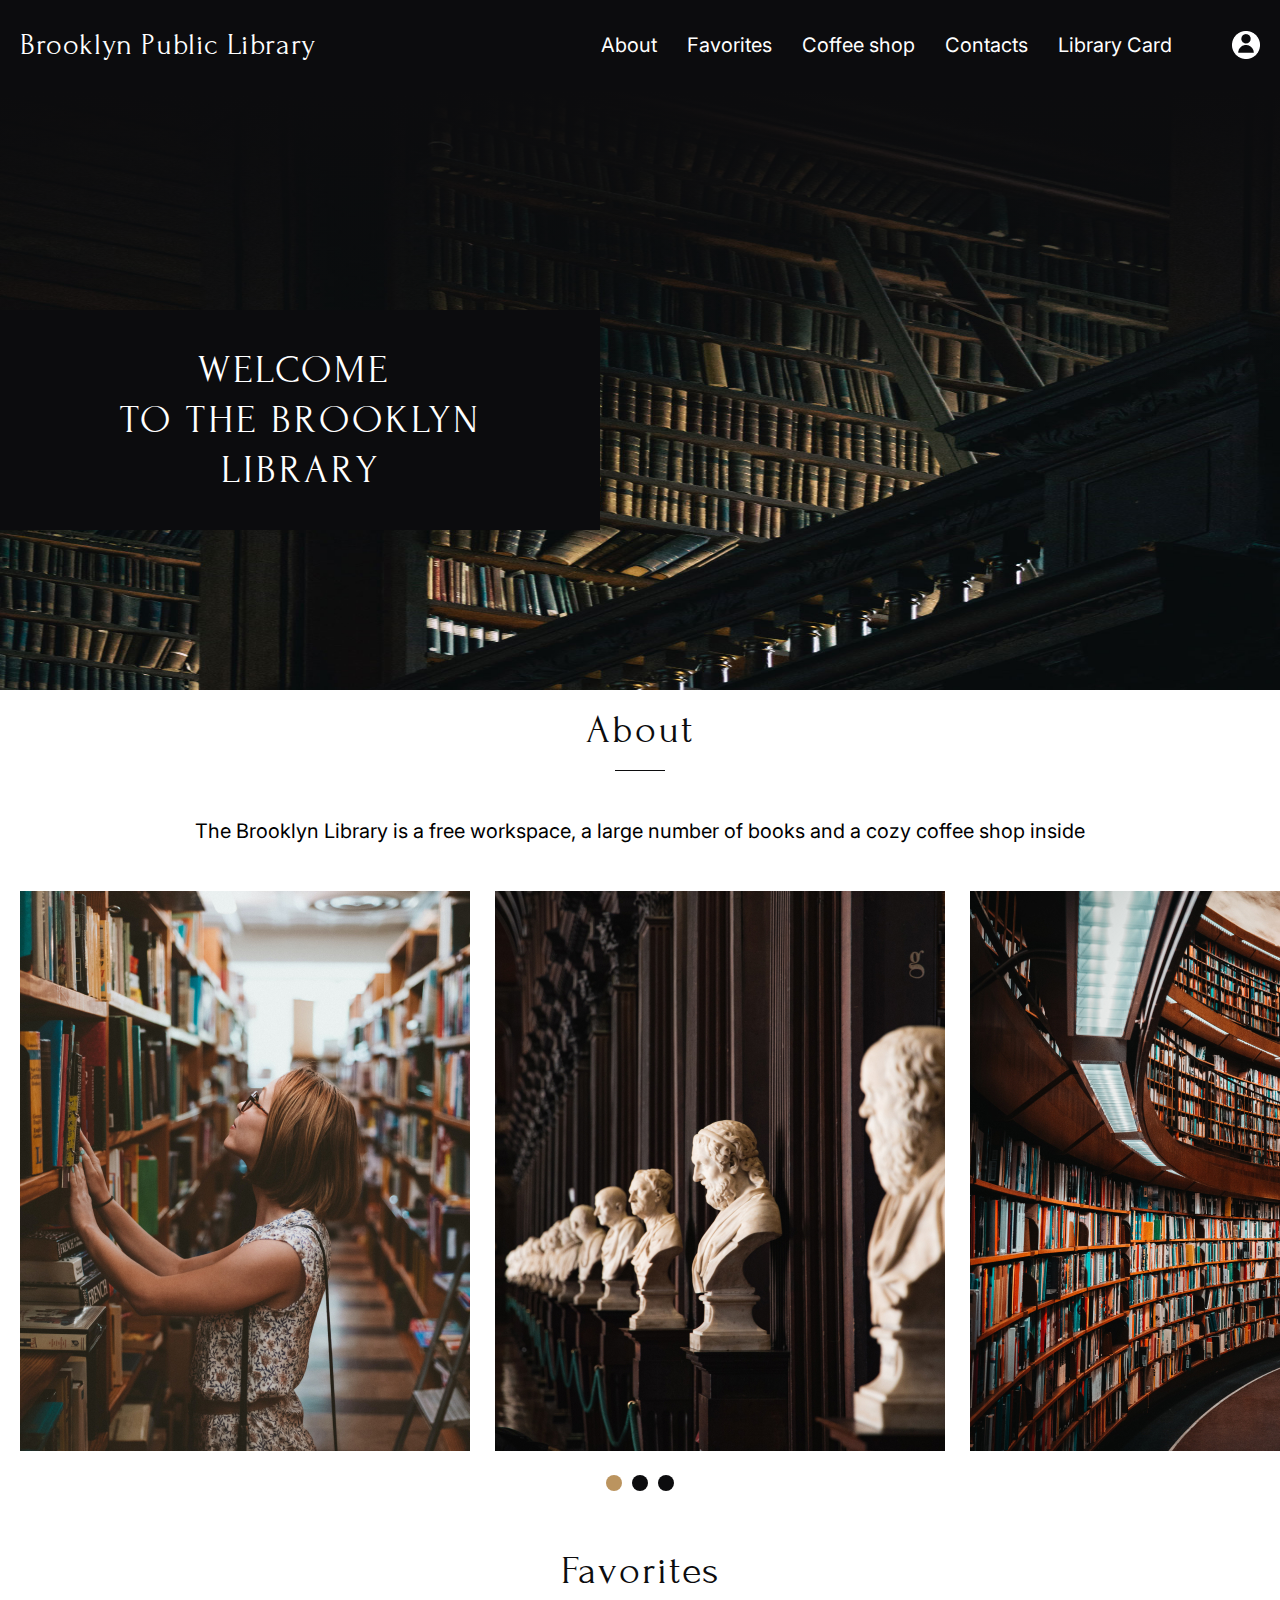
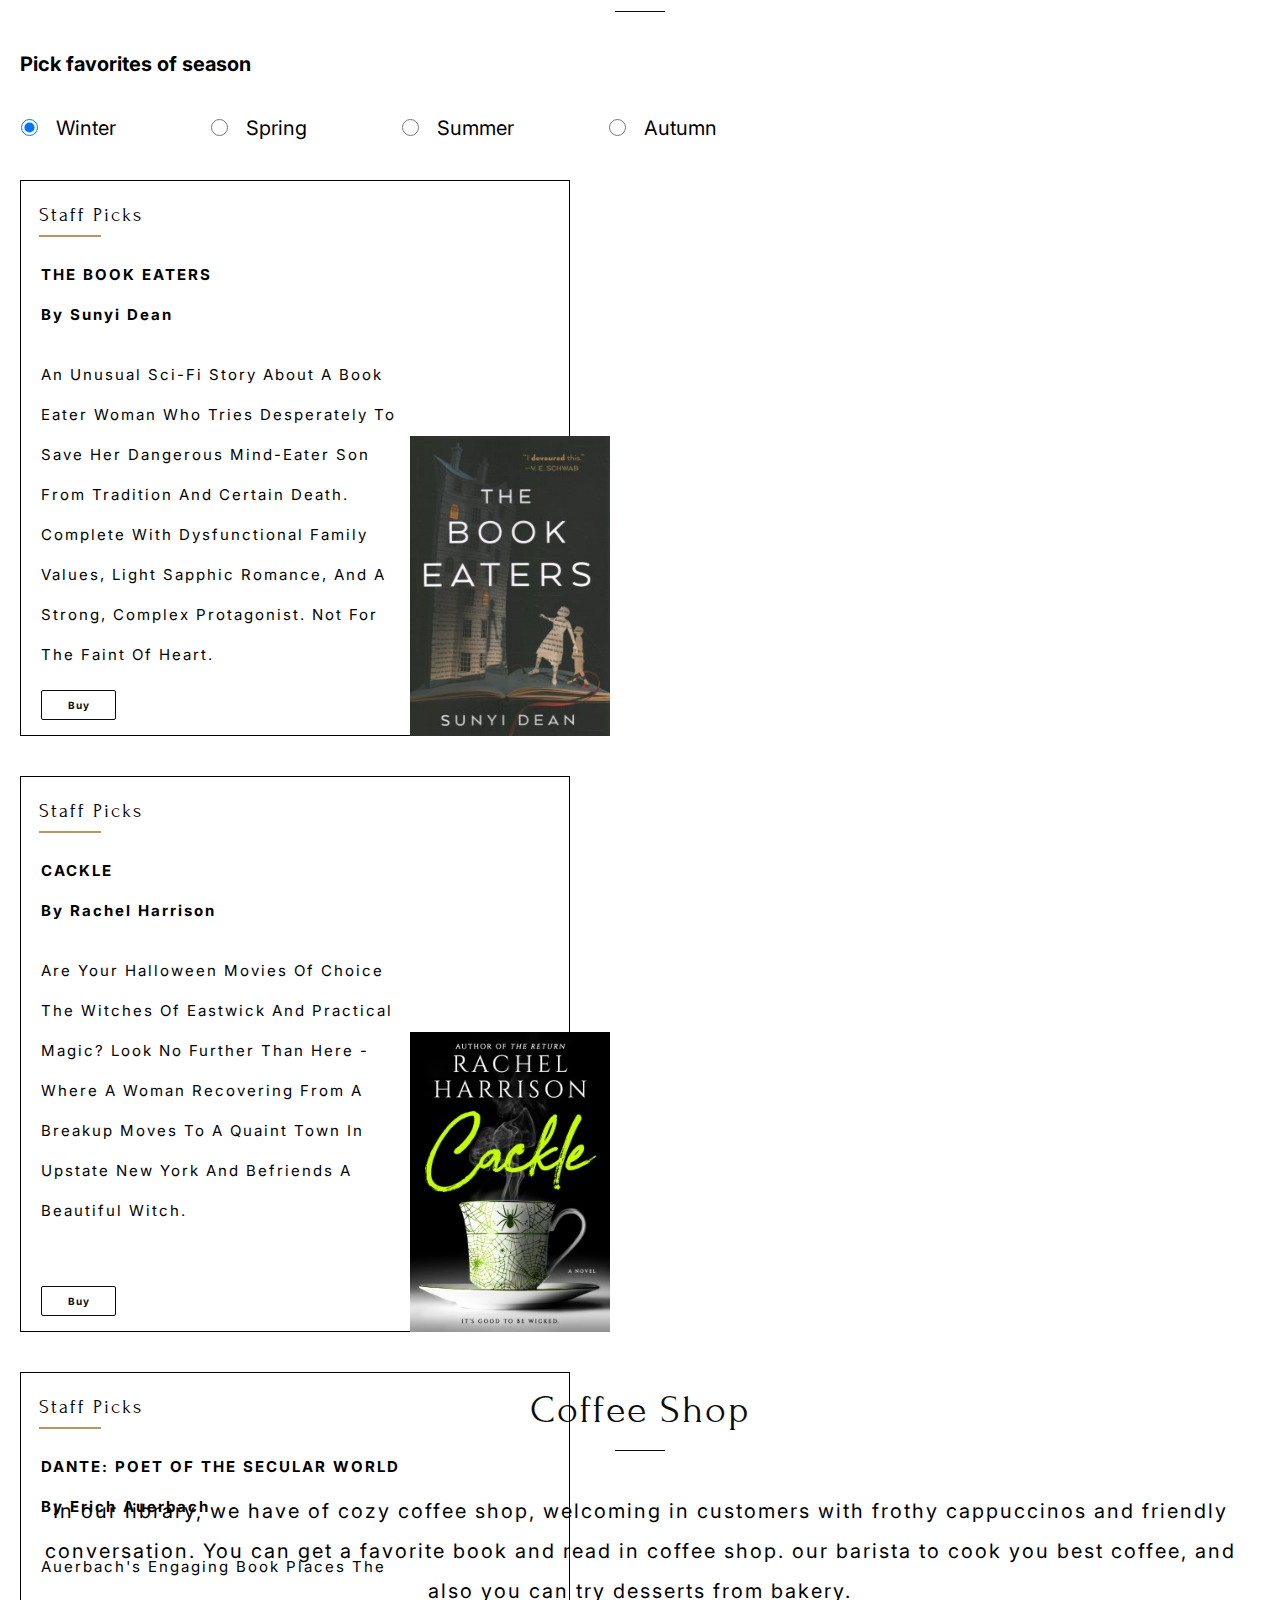
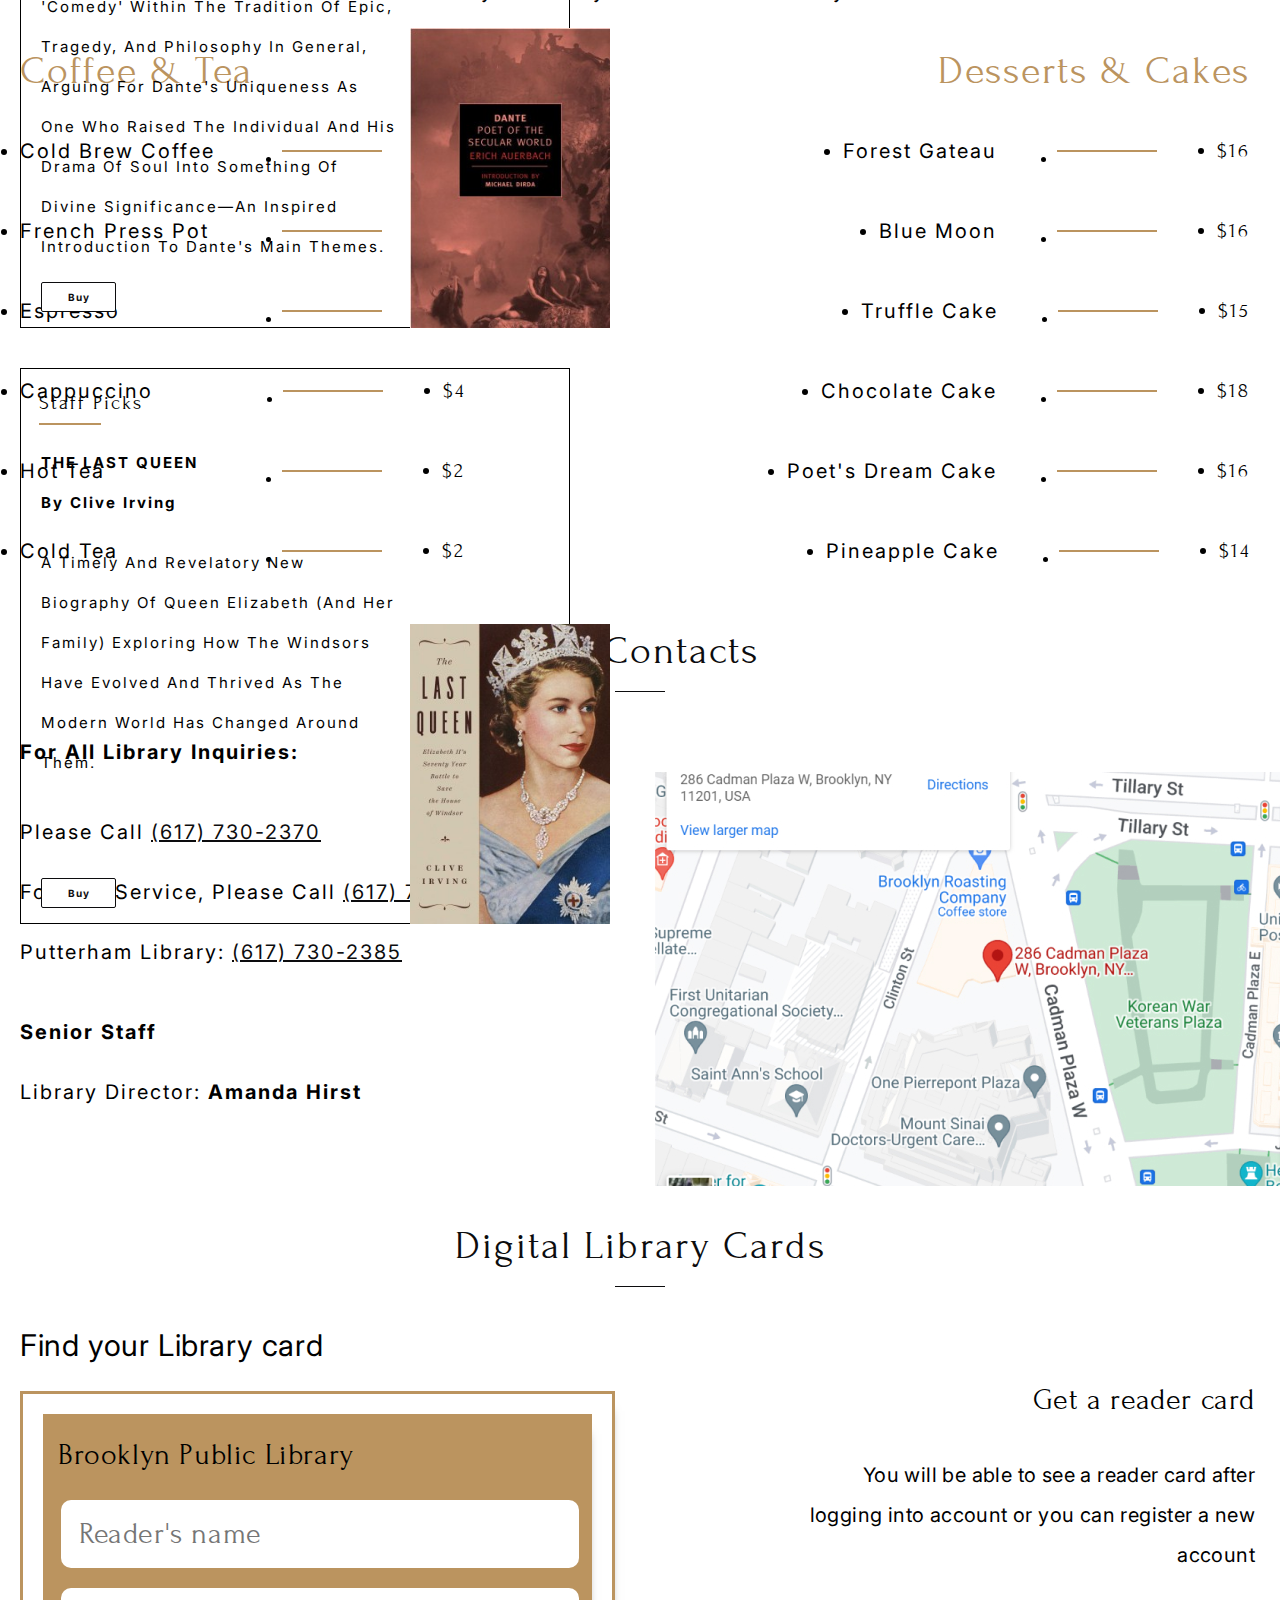
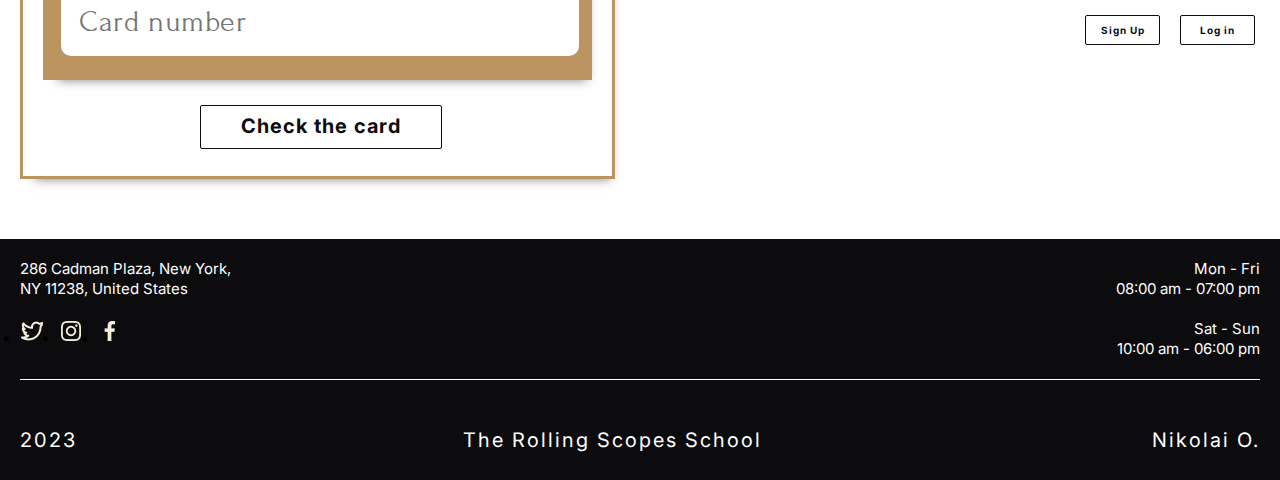
==== commit fb73ae2c: "fix: list book titles in profile" ====
--- a/library-part2/index.html
+++ b/library-part2/index.html
@@ -30,7 +30,7 @@
               <input class="logon-input" type="text" name="login_mail" id="login_mail">
               <div class="logon-input-text">Password</div>
               <input class="logon-input" type="password" name="login_password" id="login_password">
-              <button class="logon-button login-input-button" type="button" onclick="form_check('login')">Log In</button>
+              <button class="logon-button login-input-button" type="button" onclick="login()">Log In</button>
               <div class="logon-alternate-text">Don't have an account?
                 <a class="logon-alternate-link" href="javascript:void(0);" onclick="modal_switch('login','register');">Register</a>
               </div>
@@ -52,7 +52,7 @@
               <input class="logon-input" type="text" name="register_mail" id="register_mail">
               <div class="logon-input-text">Password</div>
               <input class="logon-input" type="password" name="register_password" id="register_password">
-              <button class="logon-button register-input-button" type="button" onclick="form_check('register')">Sign Up</button>
+              <button class="logon-button register-input-button" type="button" onclick="register()">Sign Up</button>
               <div class="logon-alternate-text">Already have an account?
                 <a class="logon-alternate-link" href="javascript:void(0);" onclick="modal_switch('register','login');">Login</a>
               </div>
@@ -85,7 +85,7 @@
                 <div class="logon-input-text buy-text-city">City / Town</div>
                 <input class="logon-input" type="text" name="card_city" id="card_city">
                 <div class="buy-price-container">
-                  <div><button class="logon-button" type="button" onclick="form_check('card')">Buy</button></div>
+                  <div><button class="logon-button" type="button" onclick="buy_card()">Buy</button></div>
                   <div class="buy-price">$ 25.00</div>
                 </div>
               </form>
@@ -125,10 +125,10 @@
                 </div>
               </div>
               <div class="profile-books-title">Rented books</div>
-              <!--<div class="profile-books-container">-->
-                <ul class="profile-books-container" id="data_titles_profile">
+              <div class="profile-books-container">
+                <ul class="titles-container" id="data_titles_profile">
                 </ul>
-              <!--</div>-->
+              </div>
               <div class="profile-card">
                 <div class="profile-card-text">Card number</div>
                 <div class="profile-card-number"><span id="data_cardnumber_profile"></span></div>
@@ -257,7 +257,7 @@
         <section class="section-favorites">
           <h2 class="title"><a id="favorites"></a>Favorites</h2>
           <div class="title-line"></div>
-          <form name="favorites_form" action="#">
+          <form name="favorites_form" action="#" id="favorites_form">
             <div class="favorites-text">Pick favorites of season</div>
             <div class="favorites-seasons">
               <label class="season-wrapper" for="winter">
@@ -551,7 +551,7 @@
                     <input class="find-form-input" type="text" name="reader_card" id="data_cardnumber_dlc" placeholder="Card number">
                   </div>
                   <div class="find-form-submit-wrapper" id="library-card-left-noauth">
-                    <button class="find-form-button" type="button" id="find-form">Check the card</button>
+                    <button class="find-form-button" type="button" id="find-form" onclick="check_card();">Check the card</button>
                   </div>
                   <div class="find-form-statistics-container hidden-area" id="library-card-left-auth">
                       <div class="find-form-statistics-column find-form-statistics-column-visits">
@@ -564,7 +564,7 @@
                         <div class="find-form-statistics-icon"><img src="./images/stat_star.svg" width="20" height="21" alt="Bonuses"></div>
                         <div class="find-form-statistics-count"><span id="data_bonuses_dlc"></span></div>
                       </div>
-                      <div class="find-form-statistics-column statistics-column-books">
+                      <div class="find-form-statistics-column find-form-statistics-column-books">
                         <div class="find-form-statistics-parameter">Books</div>
                         <div class="find-form-statistics-icon"><img src="./images/stat_book.svg" width="20" height="21" alt="Books"></div>
                         <div class="find-form-statistics-count"><span id="data_books_dlc"></span></div>
--- a/library-part2/styles/styles.css
+++ b/library-part2/styles/styles.css
@@ -27,11 +27,11 @@
 }
 
 ul {
-  list-style-type: none;
+  /*list-style-type: none;*/
 }
 
 ul li {
-  display: inline;
+  /*display: inline;*/
 }
 
 a {
@@ -817,7 +817,7 @@
   flex-direction: row;
   justify-content: center;
   align-items: center;
-  gap: 10px;
+  gap: 35px;
   margin-top: 10px;
 }
 
@@ -870,10 +870,6 @@
   letter-spacing: 0.2px;
   text-transform: capitalize;
 }
-
-
-
-
 
 .card-login-form {
   margin-right: 25px;
@@ -1580,6 +1576,12 @@
 .profile-books-container {
   width: 400px;
   height: 80px;
+  margin-left: 10px;
+  list-style-position: inside;
+  overflow: auto;
+}
+
+.titles-container {
   color: #000;
   font-family: Inter;
   font-size: 20px;
@@ -1587,19 +1589,12 @@
   font-weight: 400;
   line-height: 30px;
   letter-spacing: 2px;
-  text-transform: capitalize;
-  margin-left: 10px;
-}
-
-/*
-.profile-books-container ul {
+}
+
+.titles-container ul {
   display: list-item;
   list-style-type: disc;
-}
-*/
-
-.profile-books-container-scroll {
-  overflow: scroll;
+  letter-spacing: 2px;
 }
 
 .profile-card {
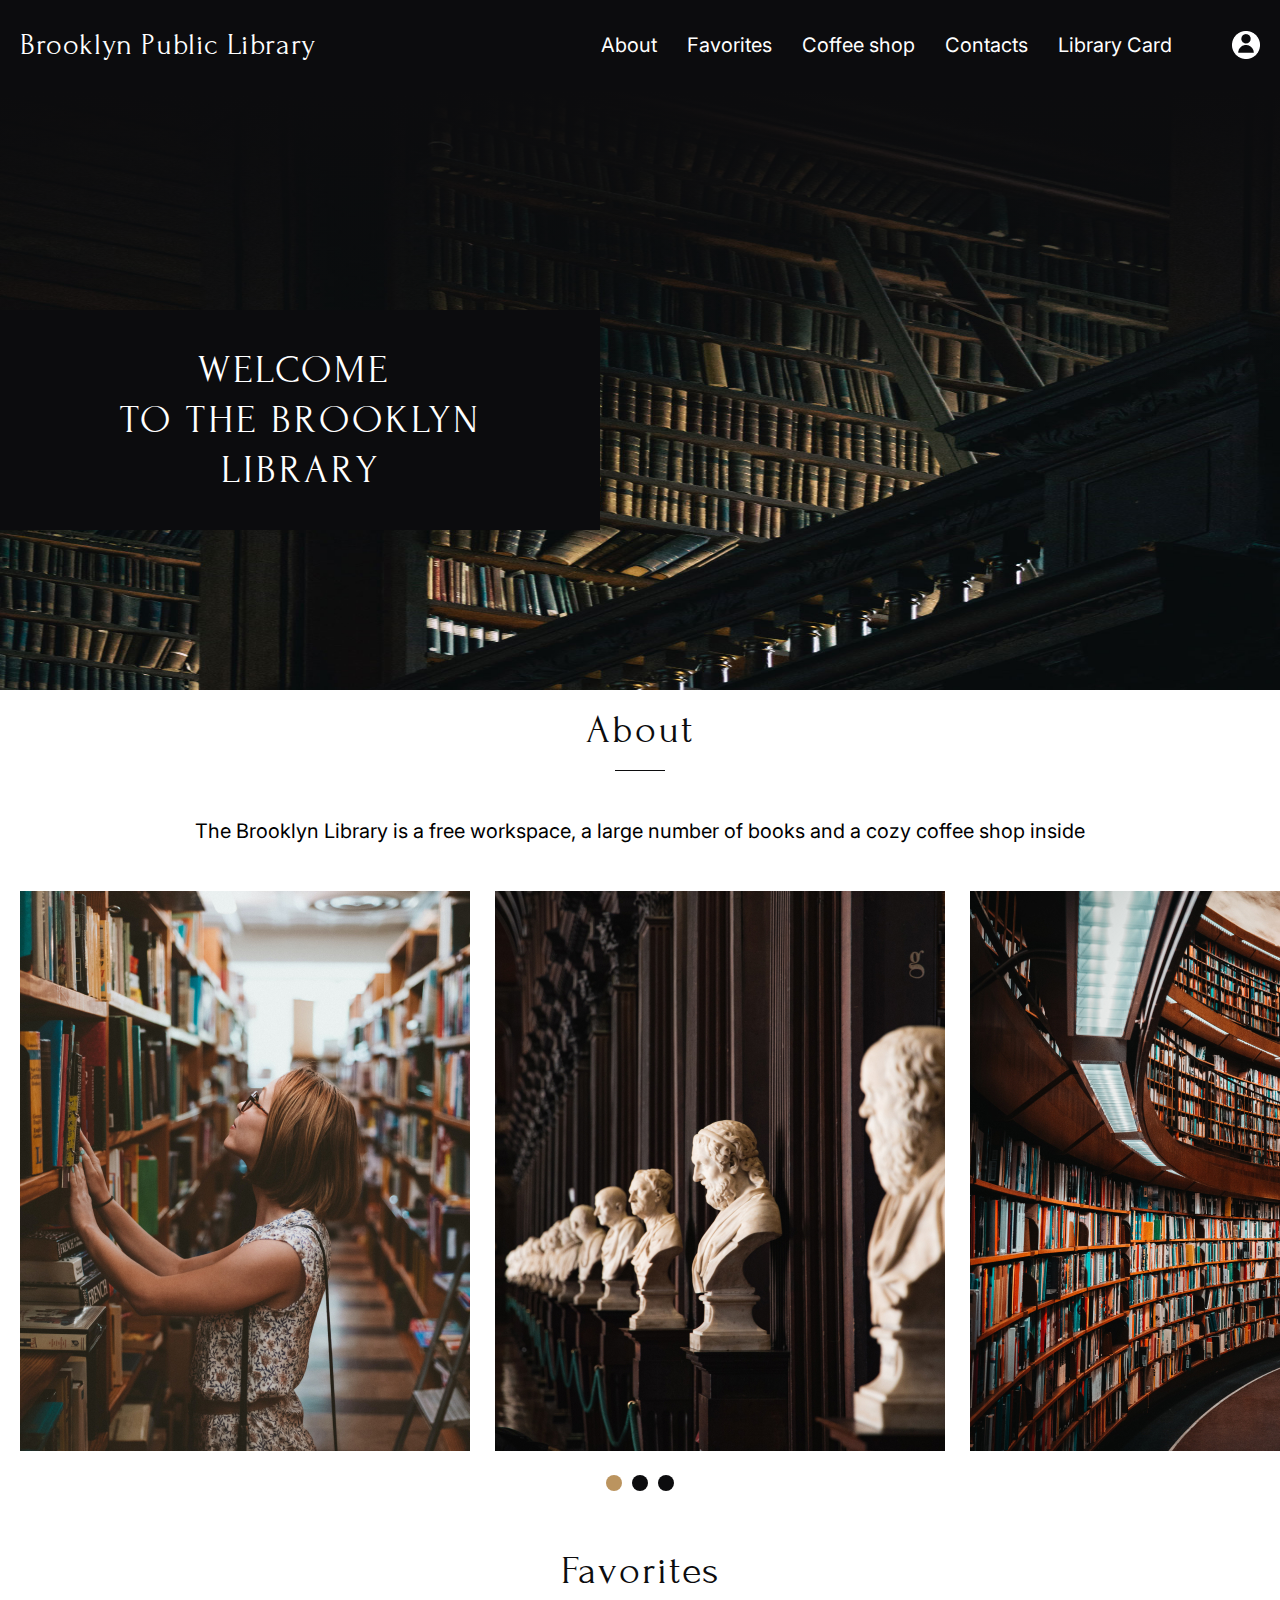
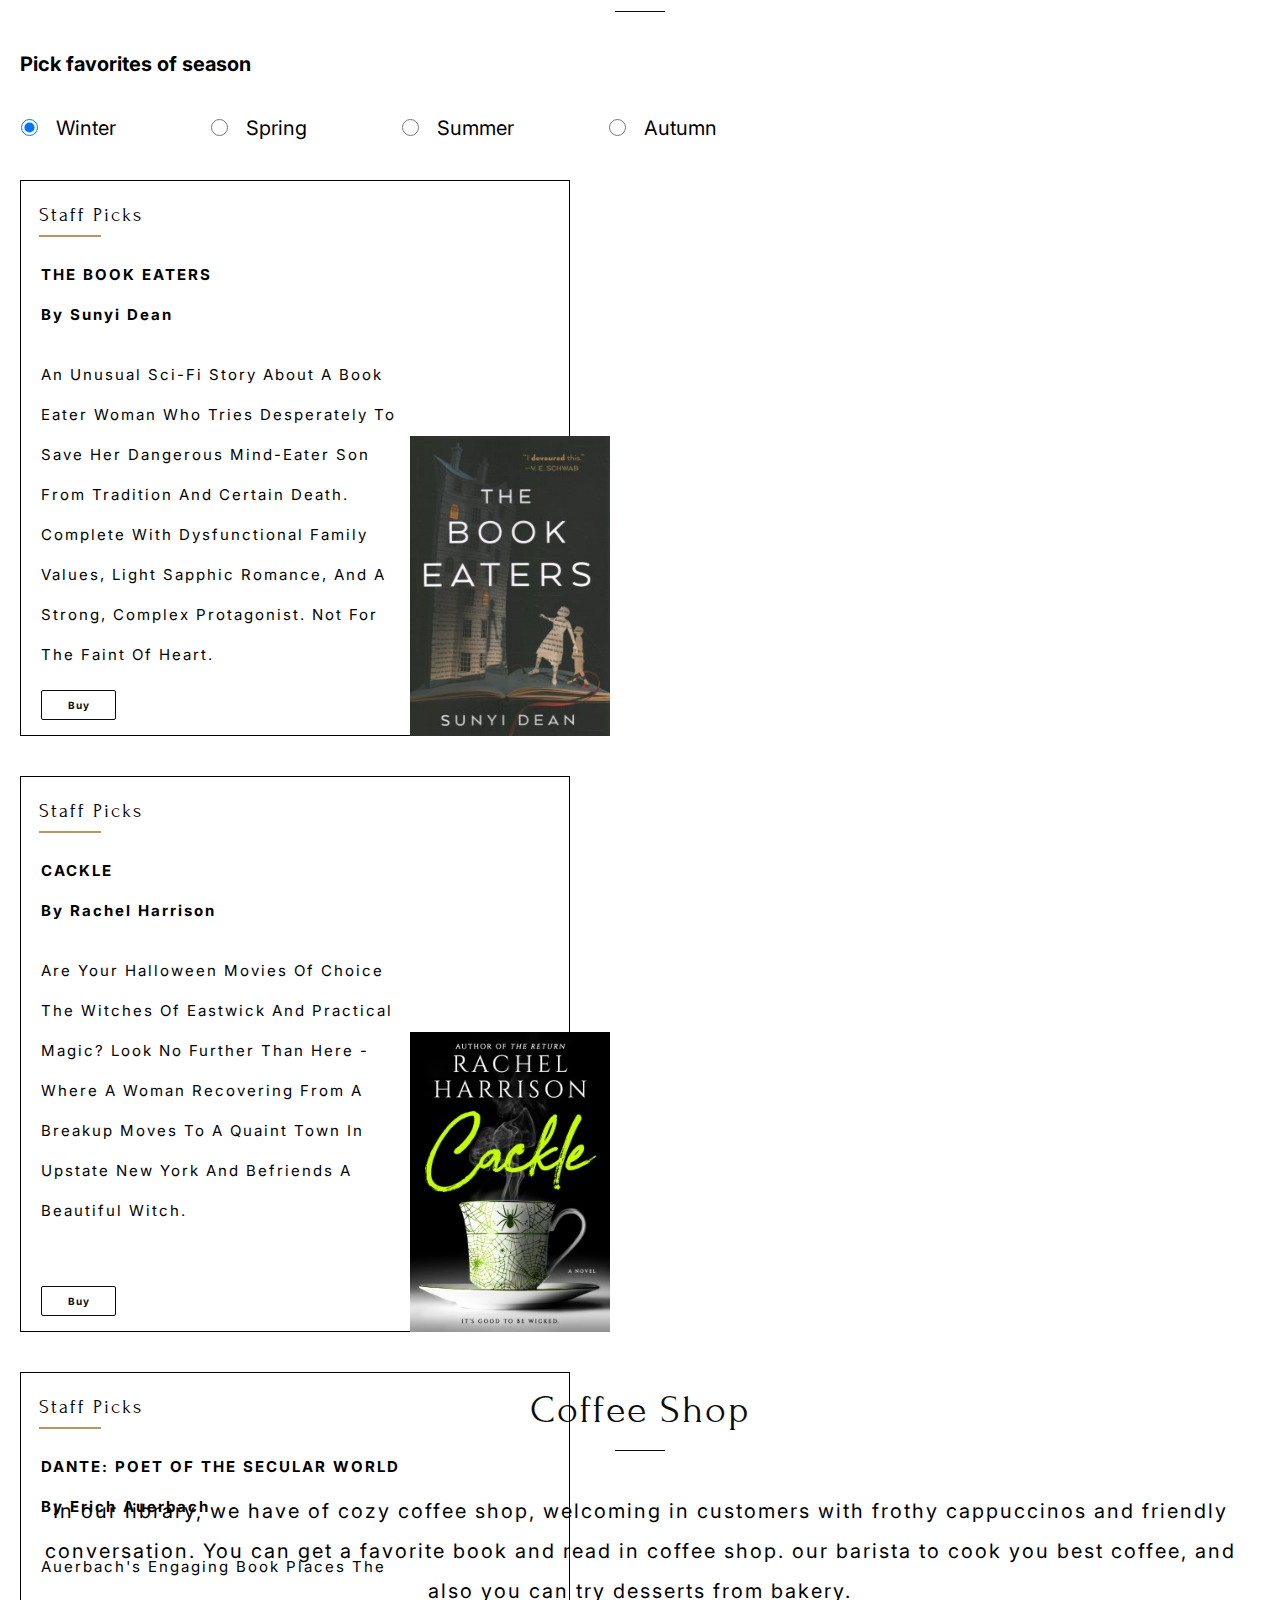
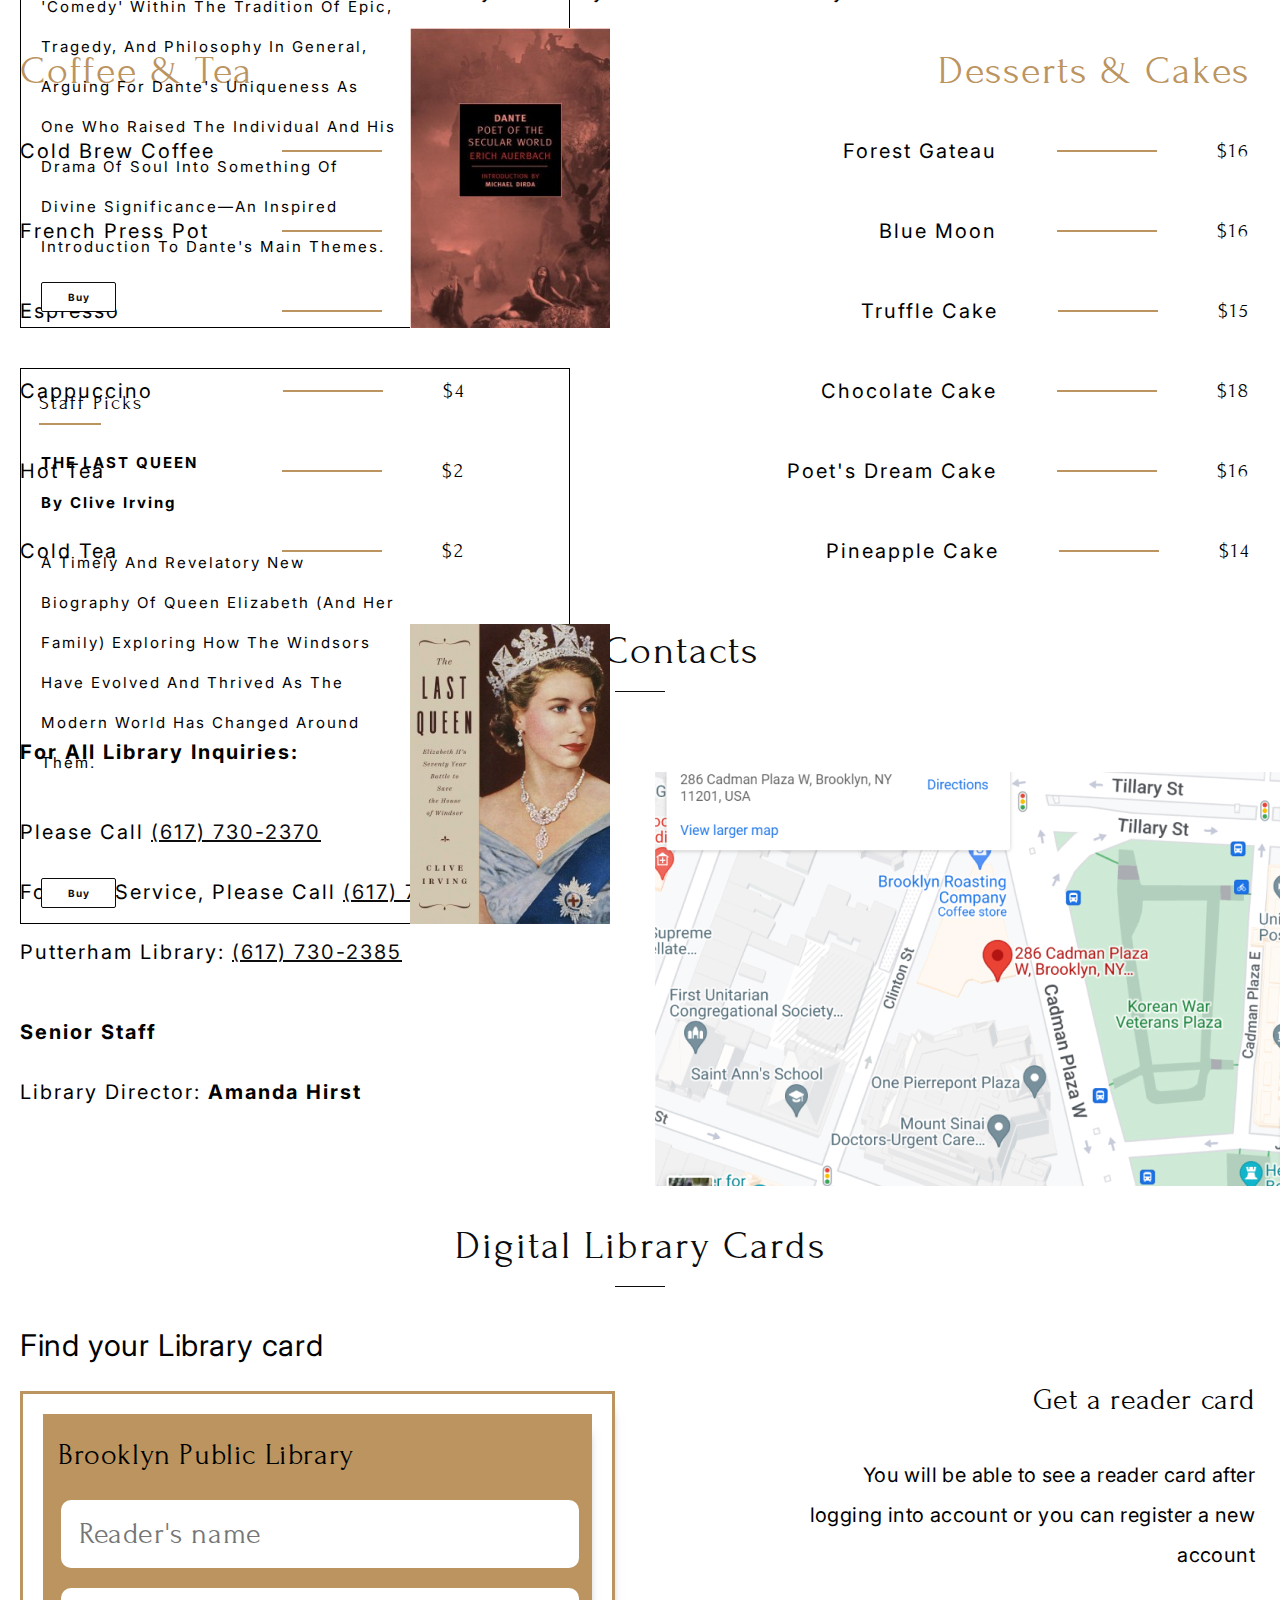
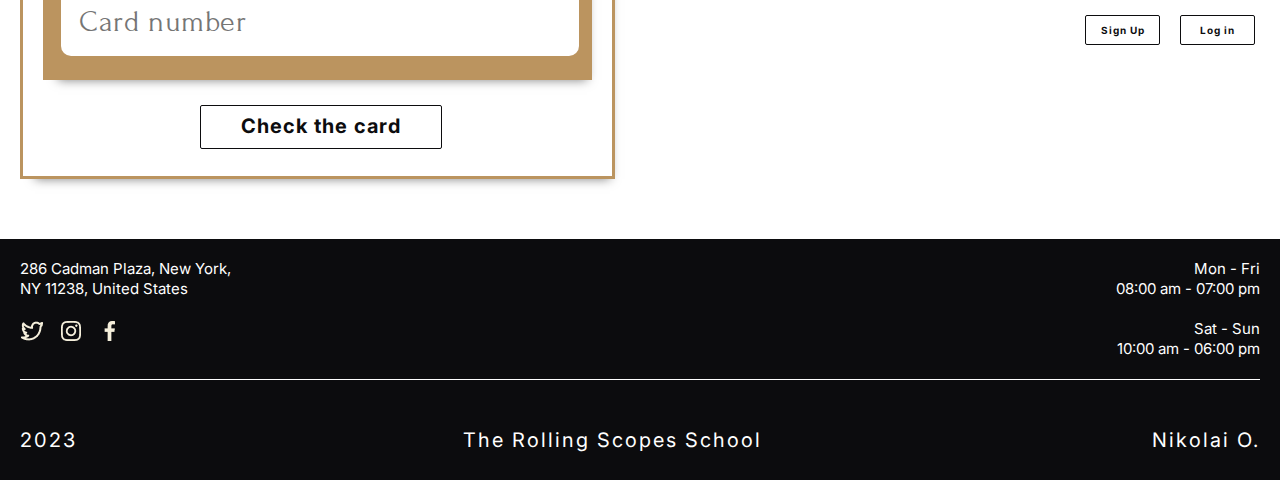
==== commit 3f1153bd: "fix: user menu and user icon" ====
--- a/library-part2/index.html
+++ b/library-part2/index.html
@@ -14,7 +14,7 @@
     <title>Brooklyn Public Library</title>
   </head>
 
-  <body onload="menu_showhide('hamburger','mobile-menu'); menu_showhide('user','user-menu'); carousel(); slider();">
+  <body>
     <div class="container">
 
       <!-- modal windows -->
@@ -22,7 +22,7 @@
 
         <!-- login -->
         <div class="modal-window modal-login">
-          <div class="modal-close-button"><a href="javascript:void(0);" onclick="modal_showhide('login');"><img src="./images/close_btn.svg" width="15" height="15" alt="Close"></a></div>
+          <div class="modal-close-button"><a href="javascript:void(0);" onclick="modal_hide('login');"><img src="./images/close_btn.svg" width="15" height="15" alt="Close"></a></div>
           <div class="logon-container">
             <div class="logon-title">Login</div>
             <form class="logon-form" name="login_form" action="#">
@@ -30,7 +30,7 @@
               <input class="logon-input" type="text" name="login_mail" id="login_mail">
               <div class="logon-input-text">Password</div>
               <input class="logon-input" type="password" name="login_password" id="login_password">
-              <button class="logon-button login-input-button" type="button" onclick="login()">Log In</button>
+              <button class="logon-button login-input-button" type="button" onclick="login();">Log In</button>
               <div class="logon-alternate-text">Don't have an account?
                 <a class="logon-alternate-link" href="javascript:void(0);" onclick="modal_switch('login','register');">Register</a>
               </div>
@@ -40,7 +40,7 @@
 
         <!-- register -->
         <div class="modal-window modal-register">
-          <div class="modal-close-button"><a href="javascript:void(0);" onclick="modal_showhide('login');"><img src="./images/close_btn.svg" width="15" height="15" alt="Close"></a></div>
+          <div class="modal-close-button"><a href="javascript:void(0);" onclick="modal_hide('login');"><img src="./images/close_btn.svg" width="15" height="15" alt="Close"></a></div>
           <div class="logon-container">
             <div class="logon-title">Register</div>
             <form class="logon-form" name="register_form" action="#">
@@ -52,7 +52,7 @@
               <input class="logon-input" type="text" name="register_mail" id="register_mail">
               <div class="logon-input-text">Password</div>
               <input class="logon-input" type="password" name="register_password" id="register_password">
-              <button class="logon-button register-input-button" type="button" onclick="register()">Sign Up</button>
+              <button class="logon-button register-input-button" type="button" onclick="register();">Sign Up</button>
               <div class="logon-alternate-text">Already have an account?
                 <a class="logon-alternate-link" href="javascript:void(0);" onclick="modal_switch('register','login');">Login</a>
               </div>
@@ -64,7 +64,7 @@
         <div class="modal-window modal-buy">
           <div class="buy-title-container">
             <div class="buy-title-text">Buy a library card</div>
-            <div class="buy-close-button"><a href="#" onclick="modal_showhide('buy');"><img src="./images/close_btn_white.svg" width="15" height="15" alt="Close"></a></div>
+            <div class="buy-close-button"><a href="#" onclick="modal_hide('buy');"><img src="./images/close_btn_white.svg" width="15" height="15" alt="Close"></a></div>
           </div>
           <div class="buy-container">
             <div class="buy-left-side">
@@ -105,7 +105,7 @@
               <div class="profile-name"><span id="data_name_profile"></span></div>
             </div>
             <div class="profile-right-side">
-              <div class="profile-close-button"><a href="javascript:void(0);" onclick="modal_showhide('profile');"><img src="./images/close_btn.svg" width="15" height="15" alt="Close"></a></div>
+              <div class="profile-close-button"><a href="javascript:void(0);" onclick="modal_hide('profile');"><img src="./images/close_btn.svg" width="15" height="15" alt="Close"></a></div>
               <div class="profile-title">My profile</div>
               <div class="profile-statistics-table">
                 <div class="statistics-column statistics-column-visits">
@@ -156,27 +156,20 @@
           </nav>
 
           <!-- user menu -->
-          <div id="user-menu-noauth" class="user-menu">
-            <div class="user-container">
+          <div class="user-menu">
+            <div class="user-container" id="user-menu-noauth">
               <div class="user-menu-header">Profile</div>
               <div class="user-menu-line"></div>
               <ul class="user-menu-links">
-                <li><a class="user-link" href="javascript:void(0);" onclick="modal_showhide('login');">Log In</a></li>
-                <li><a class="user-link" href="javascript:void(0);" onclick="modal_showhide('register');">Register</a></li>
-                <li><a class="user-link" href="javascript:void(0);" onclick="modal_showhide('buy');">Buy card</a></li>
-                <li><a class="user-link" href="javascript:void(0);" onclick="modal_showhide('profile');">Profile</a></li>
-                <li><a class="user-link" href="javascript:void(0);" onclick="logout();">Logout</a></li>
-              </ul>
-            </div>
-          </div>
-
-          <!-- user menu with auth -->
-          <div id="user-menu-auth" class="user-menu hidden-area">
-            <div class="user-container">
+                <li><a class="user-link" href="javascript:void(0);" onclick="modal_show('login');">Log In</a></li>
+                <li><a class="user-link" href="javascript:void(0);" onclick="modal_show('register');">Register</a></li>
+              </ul>
+            </div>
+            <div class="user-container" id="user-menu-auth hidden-area">
               <div class="user-menu-header"><span id="data_cardnumber_menu"></span></div>
               <div class="user-menu-line"></div>
               <ul class="user-menu-links">
-                <li><a class="user-link" href="javascript:void(0);" onclick="modal_showhide('profile');">My profile</a></li>
+                <li><a class="user-link" href="javascript:void(0);" onclick="modal_show('profile');">My profile</a></li>
                 <li><a class="user-link" href="javascript:void(0);" onclick="logout();">Log Out</a></li>
               </ul>
             </div>
@@ -577,8 +570,8 @@
                 <div class="login-form-text">You will be able to see a reader card after logging into account or you can register a new account</div>
                 <div class="login-form-wrapper">
                   <div class="login-form-submit-wrapper">
-                    <button class="login-form-button" type="button" onclick="modal_showhide('register');">Sign Up</button>
-                    <button class="login-form-button" type="button" onclick="modal_showhide('login');">Log in</button>
+                    <button class="login-form-button" type="button" onclick="modal_show('register');">Sign Up</button>
+                    <button class="login-form-button" type="button" onclick="modal_show('login');">Log in</button>
                   </div>
                 </div>
               </div>
@@ -587,7 +580,7 @@
                 <div class="login-form-text">With a digital library card you get free access to the Library's wide array of digital resources including e-books, databases, educational resources, and more.</div>
                 <div class="login-form-wrapper">
                   <div class="login-form-submit-wrapper">
-                    <button class="login-form-button" type="button" onclick="modal_showhide('profile');">Profile</button>
+                    <button class="login-form-button" type="button" onclick="modal_show('profile');">Profile</button>
                   </div>
                 </div>
               </div>
--- a/library-part2/styles/styles.css
+++ b/library-part2/styles/styles.css
@@ -27,7 +27,7 @@
 }
 
 ul {
-  /*list-style-type: none;*/
+  list-style-type: none;
 }
 
 ul li {
@@ -778,6 +778,10 @@
   letter-spacing: 0.60px;
 }
 
+.checkcard-input-error {
+  background: #ff6f6f;
+}
+
 .find-form-submit-wrapper {
   width: 595px;
   display: inline-flex;
@@ -1025,7 +1029,7 @@
   letter-spacing: 2px;
 }
 
-/* Mobile menu and icons */
+/* Menu and icons */
 
 .pic-user {
   margin-top: 11px;
@@ -1042,9 +1046,15 @@
 }
 
 .pic-user-auth {
-  color: #0C0C0E;
-  font-size: 18px;
-  font-weight: bold;
+  display: flex;
+  flex-direction: column;
+  justify-content: center;
+  align-items: center;
+  color: #BB945F;
+  font-family: Inter;
+  font-size: 15px;
+  font-weight: 400;
+  line-height: 20px;
   background: white;
   border-radius: 100%;
   width: 28px;
@@ -1126,12 +1136,13 @@
 }
 
 .user-menu__open {
-  /*height: 115px;*/
-  height: 215px;
+  height: 115px;
   transition: height 1s;
 }
 
 .user-container {
+  height: 115px;
+  overflow: hidden;
   text-align: center;
   margin-left: auto;
   margin-right: auto;
@@ -1576,8 +1587,8 @@
 .profile-books-container {
   width: 400px;
   height: 80px;
-  margin-left: 10px;
-  list-style-position: inside;
+  margin-left: 0px;
+  /*list-style-position: inside;*/
   overflow: auto;
 }
 
@@ -1589,12 +1600,11 @@
   font-weight: 400;
   line-height: 30px;
   letter-spacing: 2px;
-}
-
-.titles-container ul {
-  display: list-item;
-  list-style-type: disc;
-  letter-spacing: 2px;
+  margin-left: 10px;
+}
+
+.titles-container li:before {
+  content: " • ";
 }
 
 .profile-card {
@@ -1652,7 +1662,7 @@
     margin-bottom: 40px;
   }
 
-  .user-menu {
+  .user-menu{
     right: 20px;
   }
 
@@ -1682,9 +1692,14 @@
     display: none;
   }
 
+  .user-menu{
+    margin-right: 10px;
+  }
+
   .about-text {
     margin-bottom: 0px;
   }
+
   .about-images {
     justify-content: center safe;
     margin-top: 10px;
